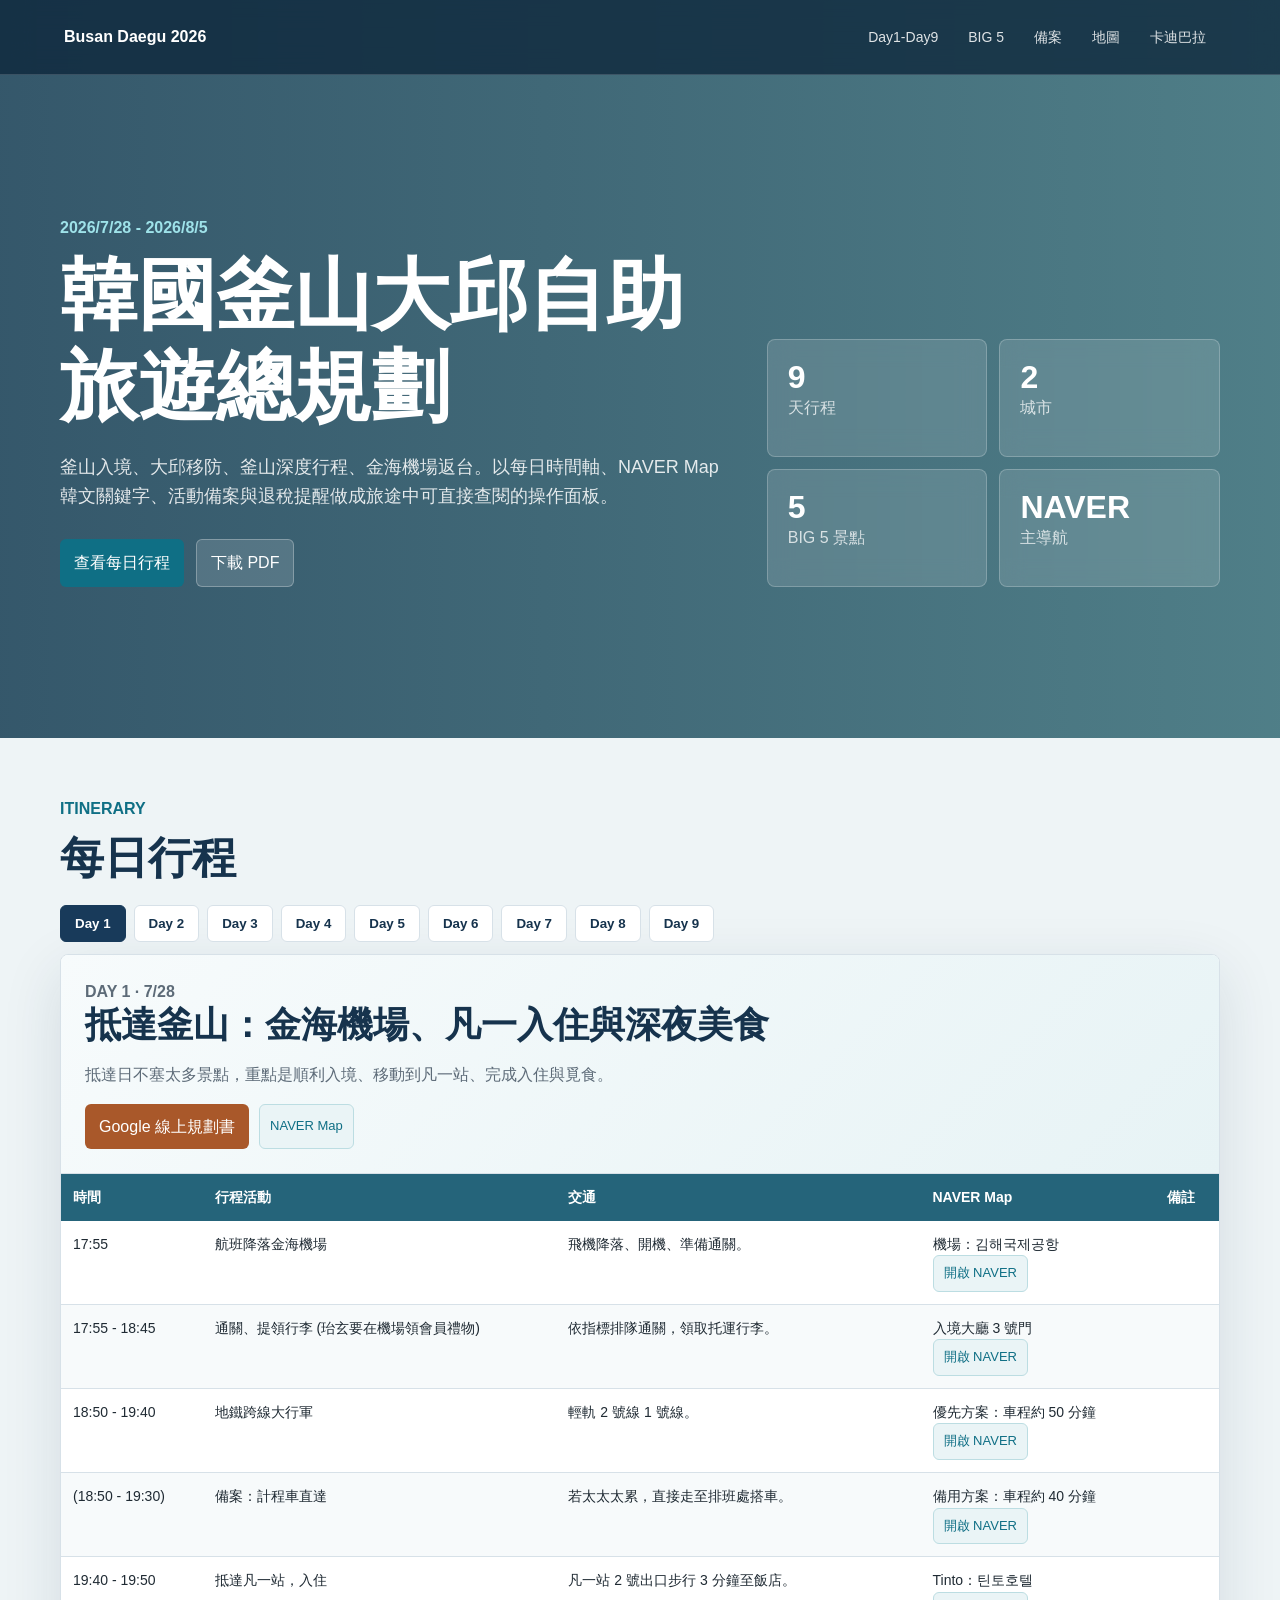
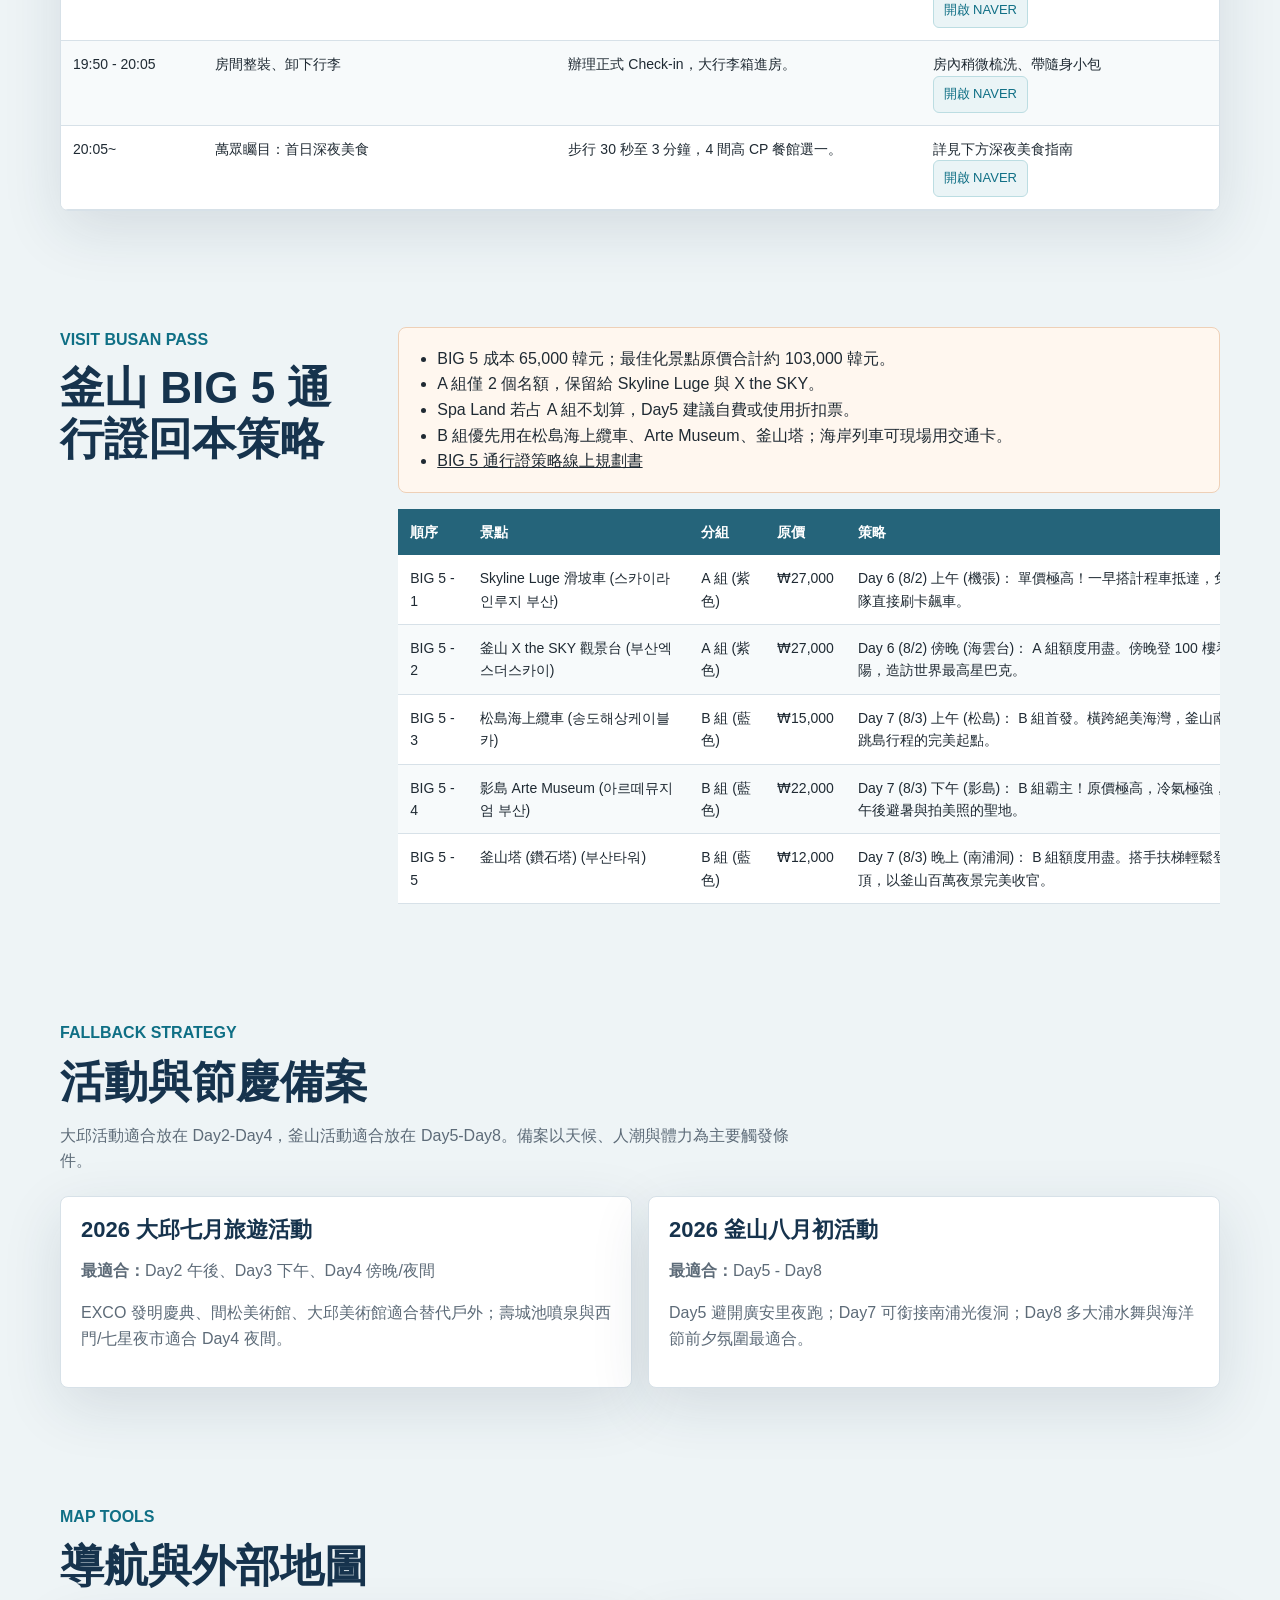
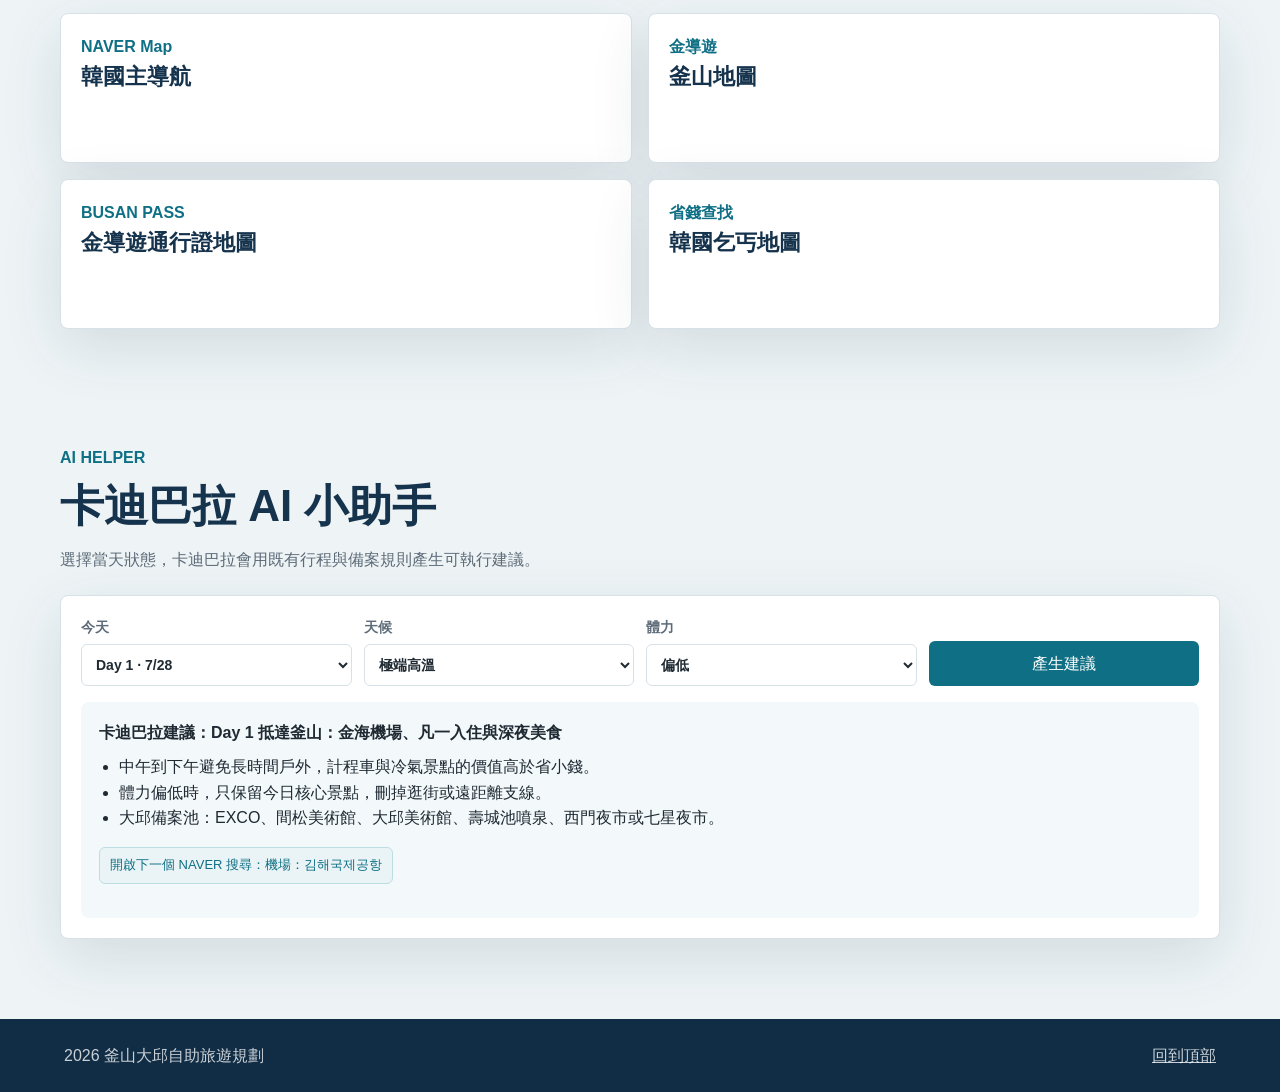
==== index.html @ 4259aef4 "Build Busan Daegu travel planner site" ====
<!doctype html>
<html lang="zh-Hant">
  <head>
    <meta charset="utf-8" />
    <meta name="viewport" content="width=device-width, initial-scale=1" />
    <title>韓國釜山大邱自助旅遊總規劃</title>
    <meta
      name="description"
      content="2026 釜山大邱 Day1-Day9 自助旅遊規劃、NAVER Map 導航、BIG 5 通行證策略與活動備案。"
    />
    <link rel="stylesheet" href="styles.css" />
  </head>
  <body>
    <header class="app-header">
      <nav class="topbar" aria-label="主導覽">
        <a class="brand" href="#overview">Busan Daegu 2026</a>
        <div class="nav-links">
          <a href="#days">Day1-Day9</a>
          <a href="#big5">BIG 5</a>
          <a href="#backup">備案</a>
          <a href="#maps">地圖</a>
          <a href="#assistant">卡迪巴拉</a>
        </div>
      </nav>
      <section class="hero" id="overview">
        <div class="hero-copy">
          <p class="eyebrow">2026/7/28 - 2026/8/5</p>
          <h1>韓國釜山大邱自助旅遊總規劃</h1>
          <p class="hero-text">
            釜山入境、大邱移防、釜山深度行程、金海機場返台。以每日時間軸、NAVER Map
            韓文關鍵字、活動備案與退稅提醒做成旅途中可直接查閱的操作面板。
          </p>
          <div class="hero-actions">
            <a class="primary-btn" href="#days">查看每日行程</a>
            <a class="secondary-btn" id="pdfLink" href="#" target="_blank" rel="noreferrer">下載 PDF</a>
          </div>
        </div>
        <div class="trip-stats" aria-label="行程摘要">
          <div>
            <strong>9</strong>
            <span>天行程</span>
          </div>
          <div>
            <strong>2</strong>
            <span>城市</span>
          </div>
          <div>
            <strong>5</strong>
            <span>BIG 5 景點</span>
          </div>
          <div>
            <strong>NAVER</strong>
            <span>主導航</span>
          </div>
        </div>
      </section>
    </header>

    <main>
      <section class="section" id="days">
        <div class="section-heading">
          <p class="eyebrow">Itinerary</p>
          <h2>每日行程</h2>
        </div>
        <div class="day-tabs" id="dayTabs" role="tablist" aria-label="選擇天數"></div>
        <article class="day-panel" id="dayPanel"></article>
      </section>

      <section class="section split" id="big5">
        <div class="section-heading">
          <p class="eyebrow">Visit Busan Pass</p>
          <h2>釜山 BIG 5 通行證回本策略</h2>
        </div>
        <div>
          <div class="note-box" id="big5Summary"></div>
          <div class="table-wrap">
            <table>
              <thead>
                <tr>
                  <th>順序</th>
                  <th>景點</th>
                  <th>分組</th>
                  <th>原價</th>
                  <th>策略</th>
                </tr>
              </thead>
              <tbody id="big5Table"></tbody>
            </table>
          </div>
        </div>
      </section>

      <section class="section" id="backup">
        <div class="section-heading">
          <p class="eyebrow">Fallback Strategy</p>
          <h2>活動與節慶備案</h2>
          <p>
            大邱活動適合放在 Day2-Day4，釜山活動適合放在 Day5-Day8。備案以天候、人潮與體力為主要觸發條件。
          </p>
        </div>
        <div class="backup-grid" id="backupGrid"></div>
      </section>

      <section class="section" id="maps">
        <div class="section-heading">
          <p class="eyebrow">Map Tools</p>
          <h2>導航與外部地圖</h2>
        </div>
        <div class="tool-grid">
          <a class="tool-card" id="naverMapLink" href="#" target="_blank" rel="noreferrer">
            <span>NAVER Map</span>
            <strong>韓國主導航</strong>
          </a>
          <a class="tool-card" id="kimMapLink" href="#" target="_blank" rel="noreferrer">
            <span>金導遊</span>
            <strong>釜山地圖</strong>
          </a>
          <a class="tool-card" id="kimPassLink" href="#" target="_blank" rel="noreferrer">
            <span>BUSAN PASS</span>
            <strong>金導遊通行證地圖</strong>
          </a>
          <a class="tool-card" id="cheapMapLink" href="#" target="_blank" rel="noreferrer">
            <span>省錢查找</span>
            <strong>韓國乞丐地圖</strong>
          </a>
        </div>
      </section>

      <section class="section assistant-section" id="assistant">
        <div class="section-heading">
          <p class="eyebrow">AI Helper</p>
          <h2>卡迪巴拉 AI 小助手</h2>
          <p>選擇當天狀態，卡迪巴拉會用既有行程與備案規則產生可執行建議。</p>
        </div>
        <div class="assistant-card">
          <div class="assistant-controls">
            <label>
              今天
              <select id="assistantDay"></select>
            </label>
            <label>
              天候
              <select id="assistantWeather">
                <option value="hot">極端高溫</option>
                <option value="rain">午後雷雨</option>
                <option value="normal">天氣穩定</option>
              </select>
            </label>
            <label>
              體力
              <select id="assistantEnergy">
                <option value="low">偏低</option>
                <option value="medium">普通</option>
                <option value="high">很好</option>
              </select>
            </label>
            <button class="primary-btn" type="button" id="askAssistant">產生建議</button>
          </div>
          <div class="assistant-output" id="assistantOutput" aria-live="polite"></div>
        </div>
      </section>
    </main>

    <footer class="footer">
      <span>2026 釜山大邱自助旅遊規劃</span>
      <a href="#overview">回到頂部</a>
    </footer>

    <script src="site-data.js"></script>
    <script src="app.js"></script>
  </body>
</html>
---- styles.css ----
:root {
  --ink: #16334d;
  --muted: #5d6b78;
  --line: #d7e1e8;
  --paper: #ffffff;
  --wash: #f3f8fa;
  --accent: #0f6f85;
  --accent-2: #a9582a;
  --navy: #183a5a;
  --shadow: 0 18px 60px rgba(22, 51, 77, 0.12);
}

* {
  box-sizing: border-box;
}

html {
  scroll-behavior: smooth;
}

body {
  margin: 0;
  background: #eef4f6;
  color: #1f2a33;
  font-family: Arial, "Microsoft JhengHei", "Malgun Gothic", sans-serif;
  line-height: 1.6;
  overflow-x: hidden;
}

a {
  color: inherit;
}

.app-header {
  background:
    linear-gradient(90deg, rgba(12, 53, 76, 0.82), rgba(18, 81, 93, 0.72)),
    url("https://images.unsplash.com/photo-1598928506311-c55ded91a20c?auto=format&fit=crop&w=1800&q=80");
  background-position: center;
  background-size: cover;
  color: white;
  min-height: 82vh;
  display: flex;
  flex-direction: column;
}

.topbar {
  position: sticky;
  top: 0;
  z-index: 20;
  display: flex;
  align-items: center;
  justify-content: space-between;
  gap: 18px;
  padding: 18px clamp(18px, 5vw, 64px);
  background: rgba(13, 39, 59, 0.78);
  backdrop-filter: blur(14px);
  border-bottom: 1px solid rgba(255, 255, 255, 0.16);
}

.brand {
  font-weight: 800;
  text-decoration: none;
  letter-spacing: 0;
}

.nav-links {
  display: flex;
  flex-wrap: wrap;
  gap: 10px;
  justify-content: flex-end;
}

.nav-links a {
  color: rgba(255, 255, 255, 0.86);
  text-decoration: none;
  font-size: 14px;
  padding: 8px 10px;
}

.hero {
  width: min(1160px, calc(100% - 36px));
  margin: auto;
  padding: 72px 0 84px;
  display: grid;
  grid-template-columns: minmax(0, 1.1fr) minmax(300px, 0.75fr);
  align-items: end;
  gap: 42px;
}

.eyebrow {
  margin: 0 0 10px;
  color: var(--accent);
  font-weight: 800;
  letter-spacing: 0;
  text-transform: uppercase;
}

.hero .eyebrow {
  color: #9ee2e9;
}

h1,
h2,
h3 {
  margin: 0;
  line-height: 1.16;
  color: var(--ink);
  letter-spacing: 0;
}

.hero h1 {
  color: white;
  font-size: clamp(38px, 7vw, 78px);
  max-width: 880px;
}

.hero-text {
  max-width: 760px;
  color: rgba(255, 255, 255, 0.86);
  font-size: 18px;
  margin: 22px 0 0;
}

.hero-actions {
  display: flex;
  flex-wrap: wrap;
  gap: 12px;
  margin-top: 28px;
}

.primary-btn,
.secondary-btn,
.map-btn,
.doc-btn {
  display: inline-flex;
  min-height: 42px;
  align-items: center;
  justify-content: center;
  border: 0;
  border-radius: 6px;
  padding: 10px 14px;
  font-weight: 800;
  text-decoration: none;
  cursor: pointer;
  font: inherit;
}

.primary-btn {
  background: var(--accent);
  color: white;
}

.secondary-btn {
  background: rgba(255, 255, 255, 0.14);
  color: white;
  border: 1px solid rgba(255, 255, 255, 0.28);
}

.trip-stats {
  display: grid;
  grid-template-columns: repeat(2, minmax(0, 1fr));
  gap: 12px;
}

.trip-stats div {
  min-height: 118px;
  padding: 20px;
  border-radius: 8px;
  background: rgba(255, 255, 255, 0.13);
  border: 1px solid rgba(255, 255, 255, 0.22);
  backdrop-filter: blur(12px);
}

.trip-stats strong {
  display: block;
  font-size: 32px;
  line-height: 1.1;
}

.trip-stats span {
  color: rgba(255, 255, 255, 0.76);
}

main {
  width: min(1160px, calc(100% - 28px));
  margin: 0 auto;
}

.section {
  padding: 58px 0;
}

.section-heading {
  margin-bottom: 22px;
}

.section-heading h2 {
  font-size: clamp(28px, 4vw, 44px);
}

.section-heading p:not(.eyebrow) {
  max-width: 760px;
  color: var(--muted);
}

.day-tabs {
  display: flex;
  overflow-x: auto;
  gap: 8px;
  padding: 0 0 12px;
}

.day-tab {
  flex: 0 0 auto;
  border: 1px solid var(--line);
  background: white;
  color: var(--ink);
  border-radius: 6px;
  padding: 10px 14px;
  font-weight: 800;
  cursor: pointer;
}

.day-tab[aria-selected="true"] {
  background: var(--navy);
  color: white;
  border-color: var(--navy);
}

.day-panel {
  background: var(--paper);
  border: 1px solid var(--line);
  border-radius: 8px;
  box-shadow: var(--shadow);
  overflow: hidden;
}

.day-header {
  padding: 24px;
  background: linear-gradient(135deg, #f7fbfc, #e7f3f5);
  border-bottom: 1px solid var(--line);
}

.day-header h3 {
  font-size: clamp(24px, 3vw, 36px);
  overflow-wrap: anywhere;
}

.day-header p {
  color: var(--muted);
  margin-bottom: 0;
}

.day-actions {
  display: flex;
  flex-wrap: wrap;
  gap: 10px;
  margin-top: 16px;
}

.doc-btn {
  background: var(--accent-2);
  color: white;
}

.table-wrap {
  overflow-x: auto;
}

table {
  width: 100%;
  min-width: 860px;
  border-collapse: collapse;
  background: white;
}

th {
  background: #25647a;
  color: white;
  font-size: 14px;
  text-align: left;
  padding: 12px;
}

td {
  border-bottom: 1px solid var(--line);
  padding: 12px;
  vertical-align: top;
  font-size: 14px;
}

tbody tr:nth-child(even) {
  background: #f7fafb;
}

.map-btn {
  min-height: 34px;
  padding: 7px 10px;
  background: #eaf4f6;
  color: var(--accent);
  border: 1px solid #bcdde2;
  font-size: 13px;
}

.split {
  display: grid;
  grid-template-columns: minmax(220px, 0.38fr) minmax(0, 1fr);
  gap: 26px;
  align-items: start;
}

.note-box {
  padding: 18px;
  border-radius: 8px;
  background: #fff7ef;
  border: 1px solid #eed0b7;
  margin-bottom: 16px;
}

.note-box ul {
  margin: 0;
  padding-left: 20px;
}

.backup-grid,
.tool-grid {
  display: grid;
  grid-template-columns: repeat(2, minmax(0, 1fr));
  gap: 16px;
}

.backup-card,
.tool-card {
  display: block;
  min-height: 150px;
  padding: 20px;
  border-radius: 8px;
  background: white;
  border: 1px solid var(--line);
  box-shadow: var(--shadow);
  text-decoration: none;
}

.backup-card h3,
.tool-card strong {
  display: block;
  color: var(--ink);
  font-size: 22px;
  margin-bottom: 8px;
}

.backup-card p {
  color: var(--muted);
}

.tool-card span {
  color: var(--accent);
  font-weight: 800;
}

.assistant-section {
  padding-bottom: 80px;
}

.assistant-card {
  background: white;
  border: 1px solid var(--line);
  border-radius: 8px;
  box-shadow: var(--shadow);
  padding: 20px;
}

.assistant-controls {
  display: grid;
  grid-template-columns: repeat(4, minmax(0, 1fr));
  gap: 12px;
  align-items: end;
}

label {
  display: grid;
  gap: 6px;
  color: var(--muted);
  font-weight: 800;
  font-size: 14px;
}

select {
  min-height: 42px;
  border: 1px solid var(--line);
  border-radius: 6px;
  padding: 8px 10px;
  font: inherit;
  color: #1f2a33;
  background: white;
}

.assistant-output {
  margin-top: 16px;
  padding: 18px;
  border-radius: 8px;
  background: var(--wash);
  color: #1f2a33;
  min-height: 96px;
}

.assistant-output ul {
  margin: 8px 0 0;
  padding-left: 20px;
}

.footer {
  display: flex;
  justify-content: space-between;
  gap: 16px;
  padding: 24px clamp(18px, 5vw, 64px);
  background: #102d45;
  color: rgba(255, 255, 255, 0.78);
}

@media (max-width: 820px) {
  .topbar {
    align-items: flex-start;
    flex-direction: column;
  }

  .hero,
  .split,
  .assistant-controls {
    grid-template-columns: 1fr;
  }

  .hero {
    padding-top: 54px;
  }

  .backup-grid,
  .tool-grid,
  .trip-stats {
    grid-template-columns: 1fr;
  }

  .nav-links {
    justify-content: flex-start;
  }

  .footer {
    flex-direction: column;
  }
}
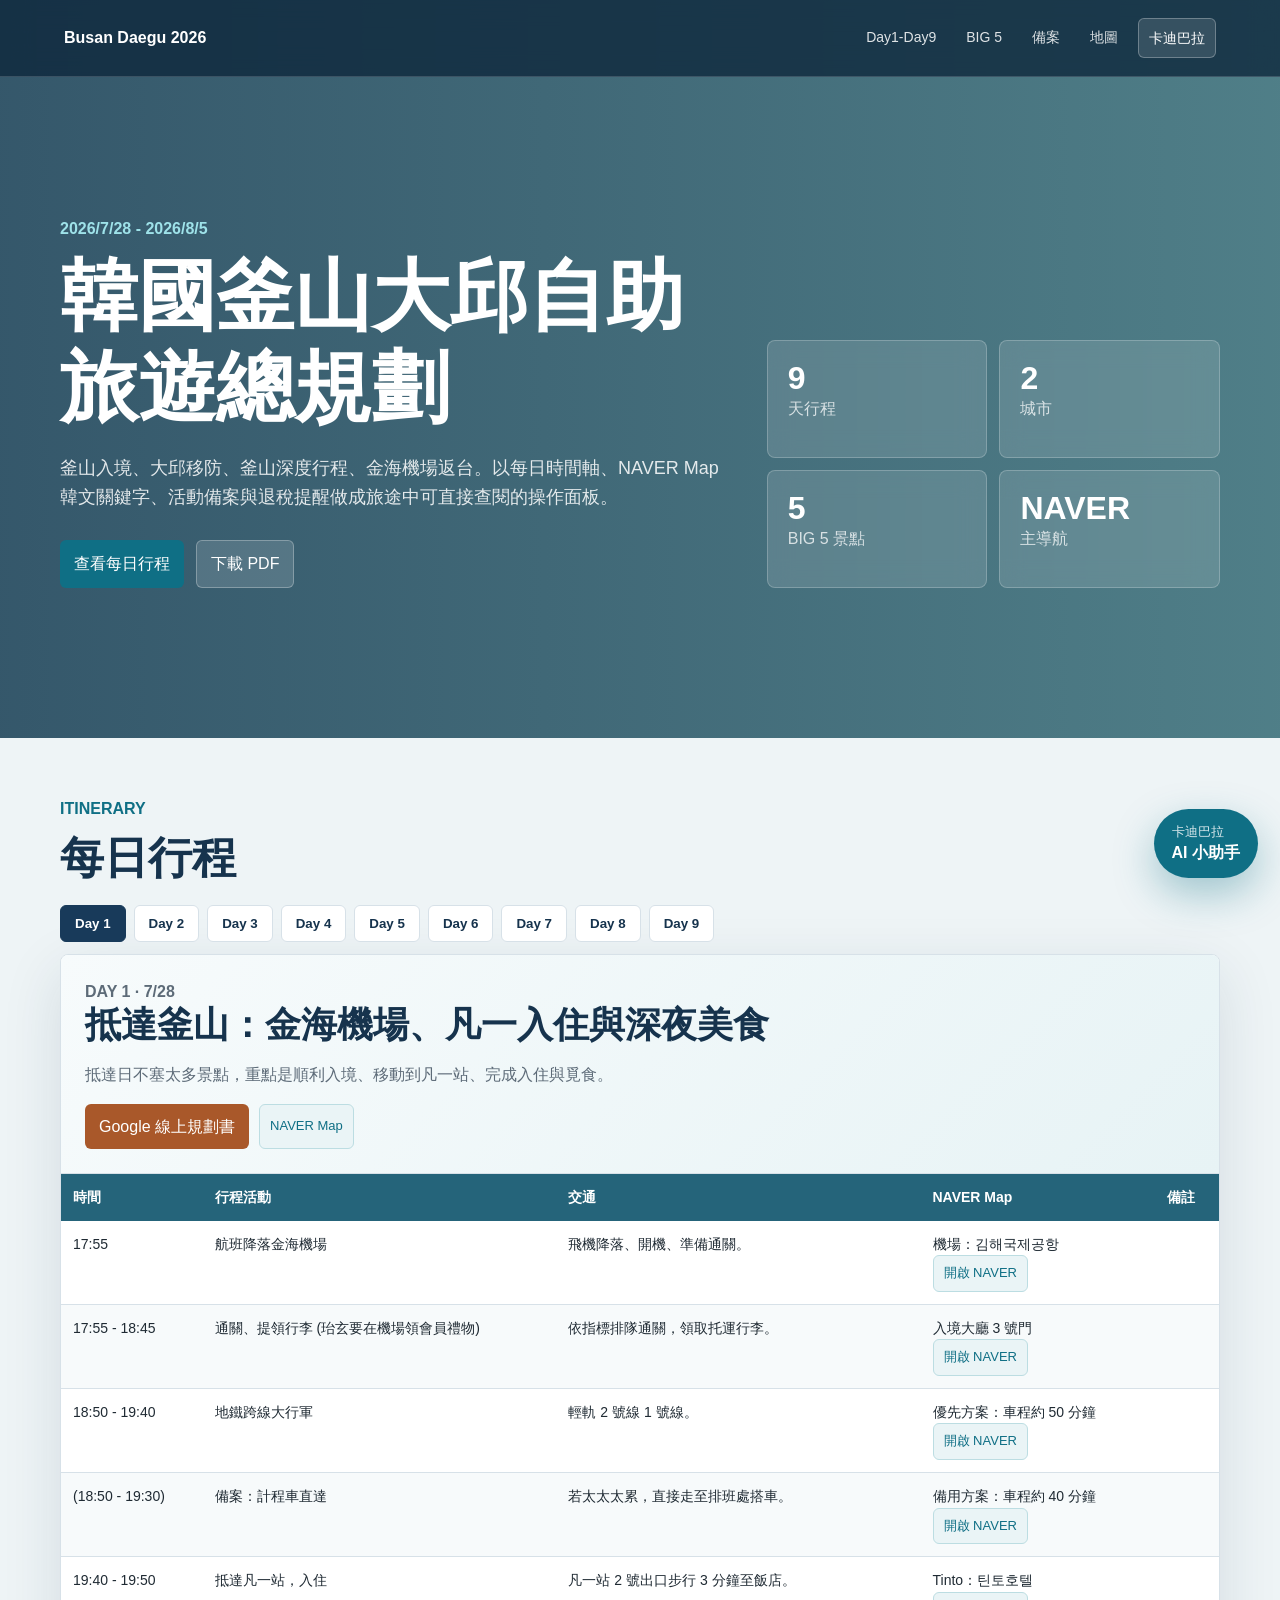
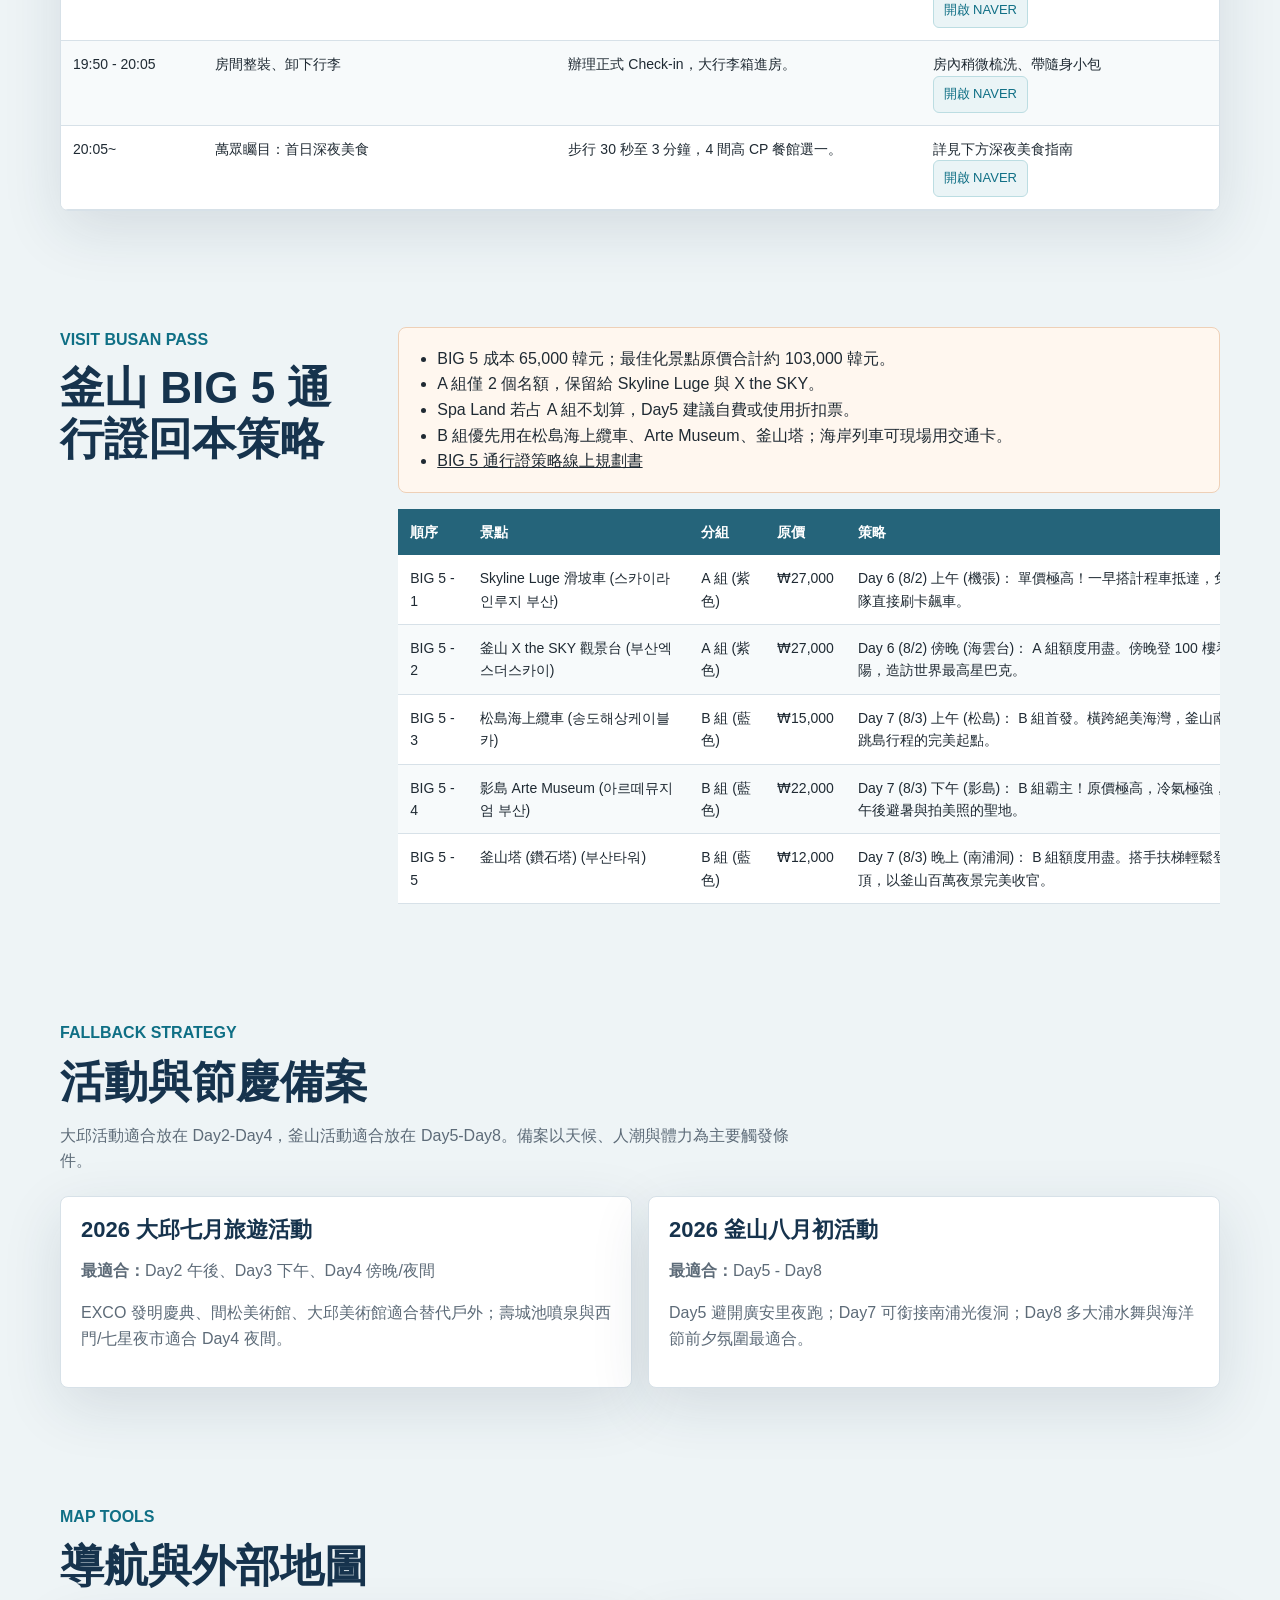
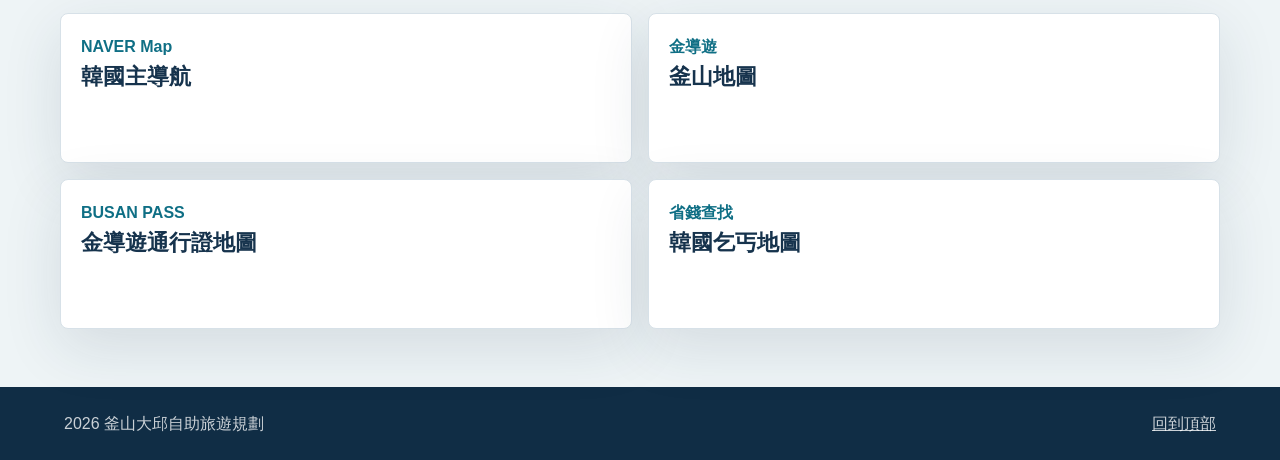
==== commit 46c8ec4f: "Convert Capybara helper to chat widget" ====
--- a/index.html
+++ b/index.html
@@ -19,7 +19,7 @@
           <a href="#big5">BIG 5</a>
           <a href="#backup">備案</a>
           <a href="#maps">地圖</a>
-          <a href="#assistant">卡迪巴拉</a>
+          <button class="nav-chat" type="button" data-open-chat>卡迪巴拉</button>
         </div>
       </nav>
       <section class="hero" id="overview">
@@ -126,40 +126,35 @@
         </div>
       </section>
 
-      <section class="section assistant-section" id="assistant">
-        <div class="section-heading">
-          <p class="eyebrow">AI Helper</p>
-          <h2>卡迪巴拉 AI 小助手</h2>
-          <p>選擇當天狀態，卡迪巴拉會用既有行程與備案規則產生可執行建議。</p>
-        </div>
-        <div class="assistant-card">
-          <div class="assistant-controls">
-            <label>
-              今天
-              <select id="assistantDay"></select>
-            </label>
-            <label>
-              天候
-              <select id="assistantWeather">
-                <option value="hot">極端高溫</option>
-                <option value="rain">午後雷雨</option>
-                <option value="normal">天氣穩定</option>
-              </select>
-            </label>
-            <label>
-              體力
-              <select id="assistantEnergy">
-                <option value="low">偏低</option>
-                <option value="medium">普通</option>
-                <option value="high">很好</option>
-              </select>
-            </label>
-            <button class="primary-btn" type="button" id="askAssistant">產生建議</button>
+    </main>
+
+    <aside class="chat-widget" id="chatWidget" aria-label="卡迪巴拉 AI 小助手">
+      <button class="chat-launcher" type="button" id="chatLauncher" aria-expanded="false">
+        <span>卡迪巴拉</span>
+        <strong>AI 小助手</strong>
+      </button>
+      <section class="chat-window" id="chatWindow" aria-hidden="true">
+        <header class="chat-header">
+          <div>
+            <span>Capybara AI</span>
+            <strong>卡迪巴拉小助手</strong>
           </div>
-          <div class="assistant-output" id="assistantOutput" aria-live="polite"></div>
-        </div>
+          <button class="chat-close" type="button" id="chatClose" aria-label="關閉卡迪巴拉">×</button>
+        </header>
+        <div class="chat-messages" id="chatMessages" aria-live="polite"></div>
+        <div class="chat-suggestions" id="chatSuggestions"></div>
+        <form class="chat-input-row" id="chatForm">
+          <input
+            id="chatInput"
+            type="text"
+            autocomplete="off"
+            placeholder="問卡迪巴拉：Day6 下雨怎麼改？"
+            aria-label="輸入問題"
+          />
+          <button class="primary-btn" type="submit">送出</button>
+        </form>
       </section>
-    </main>
+    </aside>
 
     <footer class="footer">
       <span>2026 釜山大邱自助旅遊規劃</span>
--- a/styles.css
+++ b/styles.css
@@ -75,6 +75,17 @@
   text-decoration: none;
   font-size: 14px;
   padding: 8px 10px;
+}
+
+.nav-chat {
+  border: 1px solid rgba(255, 255, 255, 0.28);
+  background: rgba(255, 255, 255, 0.12);
+  color: white;
+  border-radius: 6px;
+  padding: 8px 10px;
+  font: inherit;
+  font-size: 14px;
+  cursor: pointer;
 }
 
 .hero {
@@ -358,25 +369,6 @@
   font-weight: 800;
 }
 
-.assistant-section {
-  padding-bottom: 80px;
-}
-
-.assistant-card {
-  background: white;
-  border: 1px solid var(--line);
-  border-radius: 8px;
-  box-shadow: var(--shadow);
-  padding: 20px;
-}
-
-.assistant-controls {
-  display: grid;
-  grid-template-columns: repeat(4, minmax(0, 1fr));
-  gap: 12px;
-  align-items: end;
-}
-
 label {
   display: grid;
   gap: 6px;
@@ -395,18 +387,154 @@
   background: white;
 }
 
-.assistant-output {
-  margin-top: 16px;
-  padding: 18px;
-  border-radius: 8px;
-  background: var(--wash);
+.chat-widget {
+  position: fixed;
+  right: 22px;
+  bottom: 22px;
+  z-index: 50;
+  display: grid;
+  justify-items: end;
+  gap: 12px;
+}
+
+.chat-launcher {
+  display: grid;
+  gap: 2px;
+  border: 0;
+  border-radius: 999px;
+  background: #0f6f85;
+  color: white;
+  box-shadow: 0 16px 40px rgba(15, 111, 133, 0.35);
+  padding: 14px 18px;
+  cursor: pointer;
+  text-align: left;
+}
+
+.chat-launcher span {
+  font-size: 13px;
+  opacity: 0.82;
+}
+
+.chat-launcher strong {
+  font-size: 16px;
+}
+
+.chat-window {
+  width: min(420px, calc(100vw - 28px));
+  height: min(640px, calc(100vh - 110px));
+  display: none;
+  grid-template-rows: auto 1fr auto auto;
+  overflow: hidden;
+  border: 1px solid rgba(22, 51, 77, 0.16);
+  border-radius: 12px;
+  background: white;
+  box-shadow: 0 24px 80px rgba(10, 34, 52, 0.22);
+}
+
+.chat-window.is-open {
+  display: grid;
+}
+
+.chat-header {
+  display: flex;
+  justify-content: space-between;
+  gap: 14px;
+  align-items: center;
+  padding: 16px;
+  background: #102d45;
+  color: white;
+}
+
+.chat-header span {
+  display: block;
+  color: rgba(255, 255, 255, 0.68);
+  font-size: 12px;
+}
+
+.chat-header strong {
+  display: block;
+  font-size: 18px;
+}
+
+.chat-close {
+  width: 34px;
+  height: 34px;
+  border: 1px solid rgba(255, 255, 255, 0.24);
+  border-radius: 6px;
+  background: rgba(255, 255, 255, 0.12);
+  color: white;
+  font-size: 24px;
+  line-height: 1;
+  cursor: pointer;
+}
+
+.chat-messages {
+  display: flex;
+  flex-direction: column;
+  gap: 10px;
+  overflow-y: auto;
+  padding: 16px;
+  background: #f4f8fa;
+}
+
+.chat-message {
+  max-width: 86%;
+  padding: 10px 12px;
+  border-radius: 10px;
+  font-size: 14px;
+  line-height: 1.55;
+  white-space: pre-wrap;
+}
+
+.chat-message.bot {
+  align-self: flex-start;
+  background: white;
+  border: 1px solid var(--line);
   color: #1f2a33;
-  min-height: 96px;
-}
-
-.assistant-output ul {
-  margin: 8px 0 0;
-  padding-left: 20px;
+}
+
+.chat-message.user {
+  align-self: flex-end;
+  background: #0f6f85;
+  color: white;
+}
+
+.chat-suggestions {
+  display: flex;
+  gap: 8px;
+  overflow-x: auto;
+  padding: 10px 12px;
+  border-top: 1px solid var(--line);
+  background: white;
+}
+
+.chat-suggestion {
+  flex: 0 0 auto;
+  border: 1px solid #bcdde2;
+  background: #eaf4f6;
+  color: var(--accent);
+  border-radius: 999px;
+  padding: 8px 10px;
+  font: inherit;
+  font-size: 13px;
+  cursor: pointer;
+}
+
+.chat-input-row {
+  display: grid;
+  grid-template-columns: 1fr auto;
+  gap: 8px;
+  padding: 12px;
+  border-top: 1px solid var(--line);
+  background: white;
+}
+
+.chat-input-row input {
+  min-width: 0;
+  border: 1px solid var(--line);
+  border-radius: 6px;
+  padding: 10px 12px;
+  font: inherit;
 }
 
 .footer {
@@ -425,8 +553,7 @@
   }
 
   .hero,
-  .split,
-  .assistant-controls {
+  .split {
     grid-template-columns: 1fr;
   }
 
@@ -447,4 +574,13 @@
   .footer {
     flex-direction: column;
   }
-}
+
+  .chat-widget {
+    right: 14px;
+    bottom: 14px;
+  }
+
+  .chat-window {
+    height: min(620px, calc(100vh - 92px));
+  }
+}
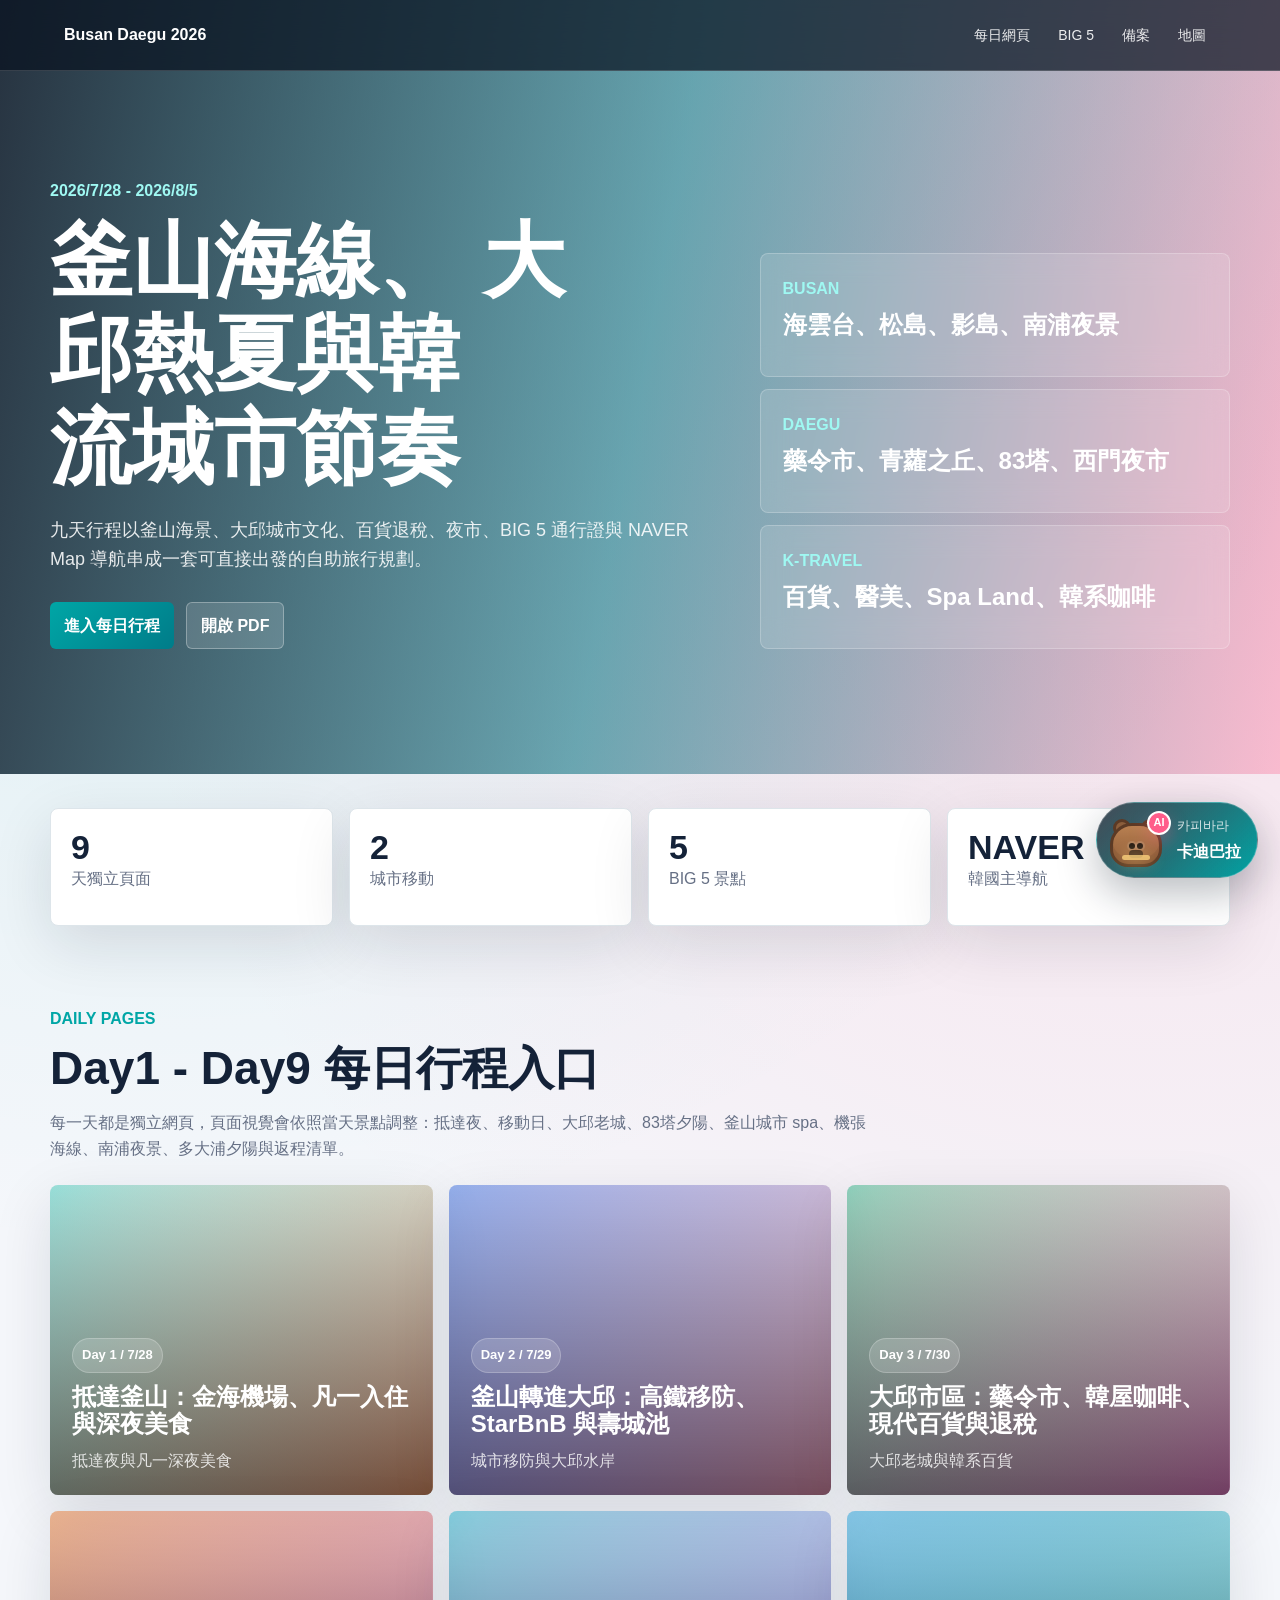
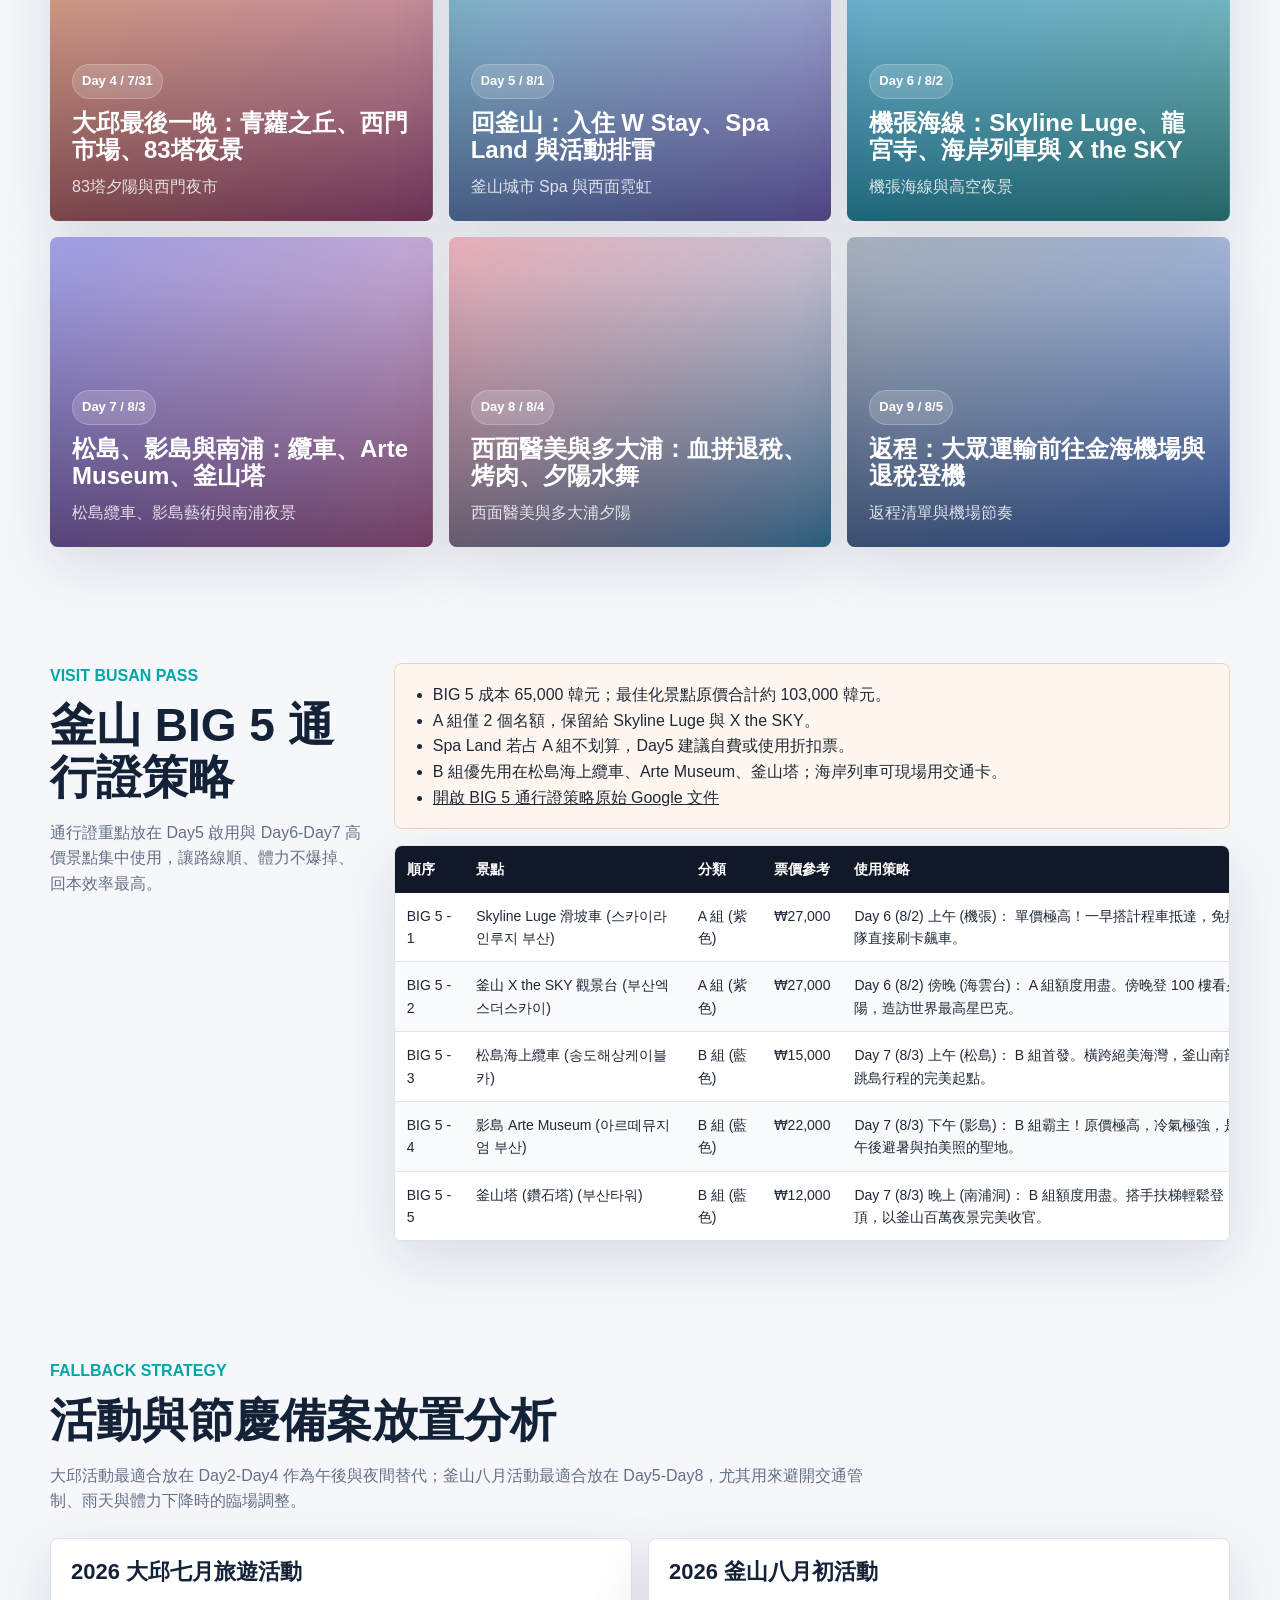
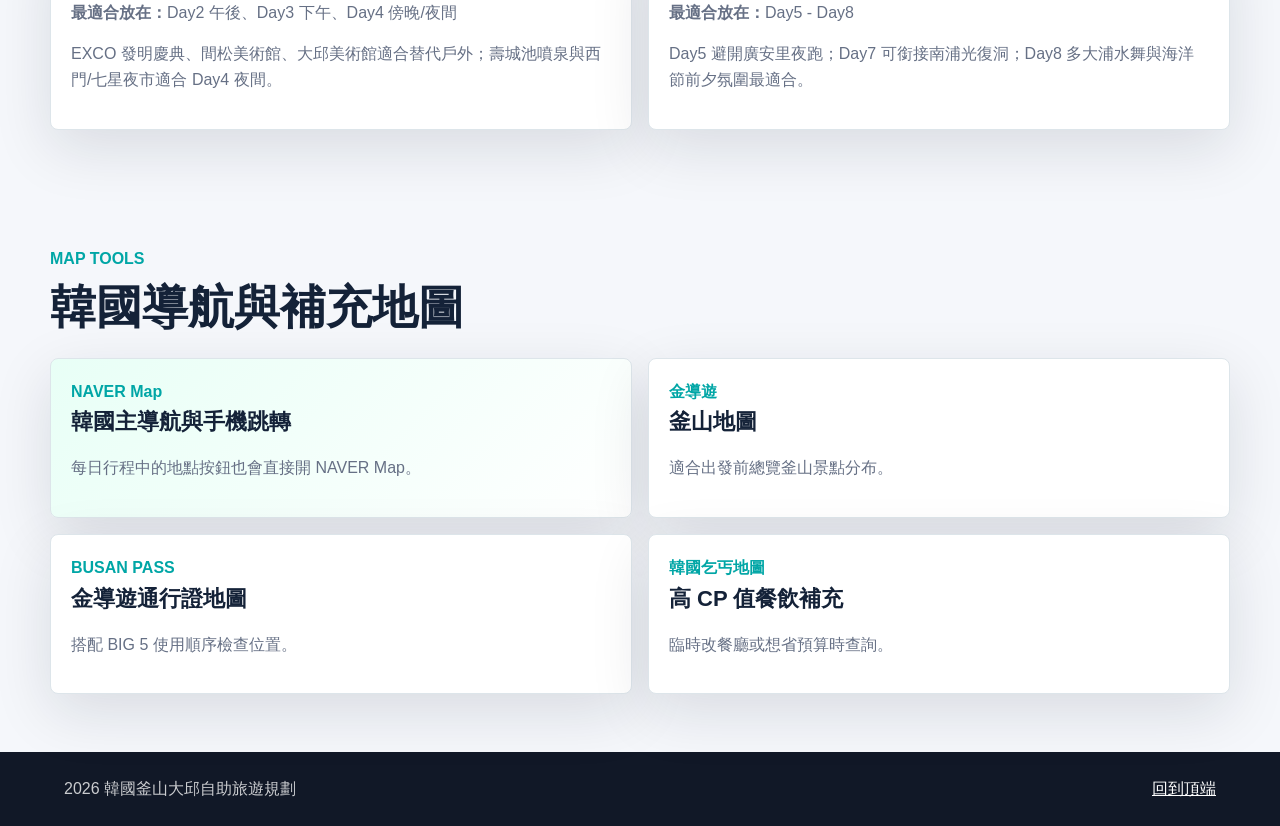
==== commit 4a20399f: "Beautify travel site with daily pages" ====
--- a/index.html
+++ b/index.html
@@ -11,38 +11,55 @@
     <link rel="stylesheet" href="styles.css" />
   </head>
   <body>
-    <header class="app-header">
+    <header class="app-header home-header">
       <nav class="topbar" aria-label="主導覽">
         <a class="brand" href="#overview">Busan Daegu 2026</a>
         <div class="nav-links">
-          <a href="#days">Day1-Day9</a>
+          <a href="#days">每日網頁</a>
           <a href="#big5">BIG 5</a>
           <a href="#backup">備案</a>
           <a href="#maps">地圖</a>
-          <button class="nav-chat" type="button" data-open-chat>卡迪巴拉</button>
         </div>
       </nav>
-      <section class="hero" id="overview">
+      <section class="hero home-hero" id="overview">
         <div class="hero-copy">
           <p class="eyebrow">2026/7/28 - 2026/8/5</p>
-          <h1>韓國釜山大邱自助旅遊總規劃</h1>
+          <h1>釜山海線、 大邱熱夏與韓流城市節奏</h1>
           <p class="hero-text">
-            釜山入境、大邱移防、釜山深度行程、金海機場返台。以每日時間軸、NAVER Map
-            韓文關鍵字、活動備案與退稅提醒做成旅途中可直接查閱的操作面板。
+            九天行程以釜山海景、大邱城市文化、百貨退稅、夜市、BIG 5 通行證與 NAVER Map 導航串成一套可直接出發的自助旅行規劃。
           </p>
           <div class="hero-actions">
-            <a class="primary-btn" href="#days">查看每日行程</a>
-            <a class="secondary-btn" id="pdfLink" href="#" target="_blank" rel="noreferrer">下載 PDF</a>
+            <a class="primary-btn" href="#days">進入每日行程</a>
+            <a class="secondary-btn" id="pdfLink" href="#" target="_blank" rel="noreferrer">開啟 PDF</a>
           </div>
         </div>
-        <div class="trip-stats" aria-label="行程摘要">
+        <div class="poster-stack" aria-label="旅行特色">
+          <article>
+            <span>BUSAN</span>
+            <strong>海雲台、松島、影島、南浦夜景</strong>
+          </article>
+          <article>
+            <span>DAEGU</span>
+            <strong>藥令市、青蘿之丘、83塔、西門夜市</strong>
+          </article>
+          <article>
+            <span>K-TRAVEL</span>
+            <strong>百貨、醫美、Spa Land、韓系咖啡</strong>
+          </article>
+        </div>
+      </section>
+    </header>
+
+    <main>
+      <section class="section intro-band" aria-label="行程重點">
+        <div class="trip-stats">
           <div>
             <strong>9</strong>
-            <span>天行程</span>
+            <span>天獨立頁面</span>
           </div>
           <div>
             <strong>2</strong>
-            <span>城市</span>
+            <span>城市移動</span>
           </div>
           <div>
             <strong>5</strong>
@@ -50,26 +67,25 @@
           </div>
           <div>
             <strong>NAVER</strong>
-            <span>主導航</span>
+            <span>韓國主導航</span>
           </div>
         </div>
       </section>
-    </header>
 
-    <main>
       <section class="section" id="days">
         <div class="section-heading">
-          <p class="eyebrow">Itinerary</p>
-          <h2>每日行程</h2>
+          <p class="eyebrow">Daily Pages</p>
+          <h2>Day1 - Day9 每日行程入口</h2>
+          <p>每一天都是獨立網頁，頁面視覺會依照當天景點調整：抵達夜、移動日、大邱老城、83塔夕陽、釜山城市 spa、機張海線、南浦夜景、多大浦夕陽與返程清單。</p>
         </div>
-        <div class="day-tabs" id="dayTabs" role="tablist" aria-label="選擇天數"></div>
-        <article class="day-panel" id="dayPanel"></article>
+        <div class="home-day-grid" id="homeDayGrid"></div>
       </section>
 
       <section class="section split" id="big5">
         <div class="section-heading">
           <p class="eyebrow">Visit Busan Pass</p>
-          <h2>釜山 BIG 5 通行證回本策略</h2>
+          <h2>釜山 BIG 5 通行證策略</h2>
+          <p>通行證重點放在 Day5 啟用與 Day6-Day7 高價景點集中使用，讓路線順、體力不爆掉、回本效率最高。</p>
         </div>
         <div>
           <div class="note-box" id="big5Summary"></div>
@@ -79,9 +95,9 @@
                 <tr>
                   <th>順序</th>
                   <th>景點</th>
-                  <th>分組</th>
-                  <th>原價</th>
-                  <th>策略</th>
+                  <th>分類</th>
+                  <th>票價參考</th>
+                  <th>使用策略</th>
                 </tr>
               </thead>
               <tbody id="big5Table"></tbody>
@@ -93,9 +109,9 @@
       <section class="section" id="backup">
         <div class="section-heading">
           <p class="eyebrow">Fallback Strategy</p>
-          <h2>活動與節慶備案</h2>
+          <h2>活動與節慶備案放置分析</h2>
           <p>
-            大邱活動適合放在 Day2-Day4，釜山活動適合放在 Day5-Day8。備案以天候、人潮與體力為主要觸發條件。
+            大邱活動最適合放在 Day2-Day4 作為午後與夜間替代；釜山八月活動最適合放在 Day5-Day8，尤其用來避開交通管制、雨天與體力下降時的臨場調整。
           </p>
         </div>
         <div class="backup-grid" id="backupGrid"></div>
@@ -104,40 +120,56 @@
       <section class="section" id="maps">
         <div class="section-heading">
           <p class="eyebrow">Map Tools</p>
-          <h2>導航與外部地圖</h2>
+          <h2>韓國導航與補充地圖</h2>
         </div>
         <div class="tool-grid">
-          <a class="tool-card" id="naverMapLink" href="#" target="_blank" rel="noreferrer">
+          <a class="tool-card naver-tool" id="naverMapLink" href="#" target="_blank" rel="noreferrer">
             <span>NAVER Map</span>
-            <strong>韓國主導航</strong>
+            <strong>韓國主導航與手機跳轉</strong>
+            <p>每日行程中的地點按鈕也會直接開 NAVER Map。</p>
           </a>
           <a class="tool-card" id="kimMapLink" href="#" target="_blank" rel="noreferrer">
             <span>金導遊</span>
             <strong>釜山地圖</strong>
+            <p>適合出發前總覽釜山景點分布。</p>
           </a>
           <a class="tool-card" id="kimPassLink" href="#" target="_blank" rel="noreferrer">
             <span>BUSAN PASS</span>
             <strong>金導遊通行證地圖</strong>
+            <p>搭配 BIG 5 使用順序檢查位置。</p>
           </a>
           <a class="tool-card" id="cheapMapLink" href="#" target="_blank" rel="noreferrer">
-            <span>省錢查找</span>
-            <strong>韓國乞丐地圖</strong>
+            <span>韓國乞丐地圖</span>
+            <strong>高 CP 值餐飲補充</strong>
+            <p>臨時改餐廳或想省預算時查詢。</p>
           </a>
         </div>
       </section>
-
     </main>
 
     <aside class="chat-widget" id="chatWidget" aria-label="卡迪巴拉 AI 小助手">
       <button class="chat-launcher" type="button" id="chatLauncher" aria-expanded="false">
-        <span>卡迪巴拉</span>
-        <strong>AI 小助手</strong>
+        <span class="capybara-avatar" aria-hidden="true">
+          <span class="capybara-ear left"></span>
+          <span class="capybara-ear right"></span>
+          <span class="capybara-face">
+            <span class="capybara-eye left"></span>
+            <span class="capybara-eye right"></span>
+            <span class="capybara-nose"></span>
+            <span class="capybara-glow"></span>
+          </span>
+          <span class="capybara-badge">AI</span>
+        </span>
+        <span class="chat-launcher-copy">
+          <span>카피바라</span>
+          <strong>卡迪巴拉</strong>
+        </span>
       </button>
       <section class="chat-window" id="chatWindow" aria-hidden="true">
         <header class="chat-header">
           <div>
             <span>Capybara AI</span>
-            <strong>卡迪巴拉小助手</strong>
+            <strong>行程對話小助手</strong>
           </div>
           <button class="chat-close" type="button" id="chatClose" aria-label="關閉卡迪巴拉">×</button>
         </header>
@@ -148,7 +180,7 @@
             id="chatInput"
             type="text"
             autocomplete="off"
-            placeholder="問卡迪巴拉：Day6 下雨怎麼改？"
+            placeholder="例如：Day6 下雨怎麼改？"
             aria-label="輸入問題"
           />
           <button class="primary-btn" type="submit">送出</button>
@@ -157,8 +189,8 @@
     </aside>
 
     <footer class="footer">
-      <span>2026 釜山大邱自助旅遊規劃</span>
-      <a href="#overview">回到頂部</a>
+      <span>2026 韓國釜山大邱自助旅遊規劃</span>
+      <a href="#overview">回到頂端</a>
     </footer>
 
     <script src="site-data.js"></script>
--- a/styles.css
+++ b/styles.css
@@ -1,13 +1,18 @@
 :root {
-  --ink: #16334d;
-  --muted: #5d6b78;
-  --line: #d7e1e8;
+  --ink: #142238;
+  --muted: #667085;
+  --line: #dde5ea;
   --paper: #ffffff;
-  --wash: #f3f8fa;
-  --accent: #0f6f85;
-  --accent-2: #a9582a;
-  --navy: #183a5a;
-  --shadow: 0 18px 60px rgba(22, 51, 77, 0.12);
+  --wash: #f5f7fb;
+  --accent: #00a6a6;
+  --accent-2: #ff5c8a;
+  --accent-3: #ffb000;
+  --deep: #101828;
+  --shadow: 0 18px 60px rgba(16, 24, 40, 0.12);
+  --hero-image: url("https://images.unsplash.com/photo-1534274867514-d5b47ef89ed7?auto=format&fit=crop&w=1800&q=80");
+  --theme-a: #00a6a6;
+  --theme-b: #ff5c8a;
+  --theme-c: #ffb000;
 }
 
 * {
@@ -20,8 +25,11 @@
 
 body {
   margin: 0;
-  background: #eef4f6;
-  color: #1f2a33;
+  background:
+    radial-gradient(circle at 12% 0%, rgba(0, 166, 166, 0.14), transparent 30%),
+    radial-gradient(circle at 90% 12%, rgba(255, 92, 138, 0.14), transparent 28%),
+    #f5f7fb;
+  color: #1f2937;
   font-family: Arial, "Microsoft JhengHei", "Malgun Gothic", sans-serif;
   line-height: 1.6;
   overflow-x: hidden;
@@ -31,16 +39,25 @@
   color: inherit;
 }
 
+button,
+input {
+  font: inherit;
+}
+
 .app-header {
+  color: white;
+  min-height: 86vh;
+  display: flex;
+  flex-direction: column;
   background:
-    linear-gradient(90deg, rgba(12, 53, 76, 0.82), rgba(18, 81, 93, 0.72)),
-    url("https://images.unsplash.com/photo-1598928506311-c55ded91a20c?auto=format&fit=crop&w=1800&q=80");
+    linear-gradient(100deg, rgba(10, 20, 35, 0.86), rgba(13, 115, 130, 0.58), rgba(255, 92, 138, 0.32)),
+    var(--hero-image);
   background-position: center;
   background-size: cover;
-  color: white;
-  min-height: 82vh;
-  display: flex;
-  flex-direction: column;
+}
+
+.home-header {
+  --hero-image: url("https://images.unsplash.com/photo-1534274867514-d5b47ef89ed7?auto=format&fit=crop&w=1800&q=80");
 }
 
 .topbar {
@@ -51,14 +68,14 @@
   align-items: center;
   justify-content: space-between;
   gap: 18px;
-  padding: 18px clamp(18px, 5vw, 64px);
-  background: rgba(13, 39, 59, 0.78);
-  backdrop-filter: blur(14px);
+  padding: 16px clamp(18px, 5vw, 64px);
+  background: rgba(9, 18, 32, 0.72);
+  backdrop-filter: blur(16px);
   border-bottom: 1px solid rgba(255, 255, 255, 0.16);
 }
 
 .brand {
-  font-weight: 800;
+  font-weight: 900;
   text-decoration: none;
   letter-spacing: 0;
 }
@@ -66,73 +83,65 @@
 .nav-links {
   display: flex;
   flex-wrap: wrap;
-  gap: 10px;
+  gap: 8px;
   justify-content: flex-end;
 }
 
 .nav-links a {
-  color: rgba(255, 255, 255, 0.86);
+  color: rgba(255, 255, 255, 0.9);
   text-decoration: none;
   font-size: 14px;
   padding: 8px 10px;
 }
 
-.nav-chat {
-  border: 1px solid rgba(255, 255, 255, 0.28);
-  background: rgba(255, 255, 255, 0.12);
-  color: white;
-  border-radius: 6px;
-  padding: 8px 10px;
-  font: inherit;
-  font-size: 14px;
-  cursor: pointer;
-}
-
 .hero {
-  width: min(1160px, calc(100% - 36px));
+  width: min(1180px, calc(100% - 36px));
   margin: auto;
-  padding: 72px 0 84px;
-  display: grid;
-  grid-template-columns: minmax(0, 1.1fr) minmax(300px, 0.75fr);
+  padding: 74px 0 92px;
+  display: grid;
+  grid-template-columns: minmax(0, 1.05fr) minmax(300px, 0.74fr);
   align-items: end;
   gap: 42px;
 }
 
 .eyebrow {
   margin: 0 0 10px;
-  color: var(--accent);
-  font-weight: 800;
+  color: var(--theme-a);
+  font-weight: 900;
   letter-spacing: 0;
   text-transform: uppercase;
 }
 
 .hero .eyebrow {
-  color: #9ee2e9;
+  color: #9ff8f2;
 }
 
 h1,
 h2,
 h3 {
   margin: 0;
-  line-height: 1.16;
+  line-height: 1.14;
   color: var(--ink);
   letter-spacing: 0;
 }
 
 .hero h1 {
   color: white;
-  font-size: clamp(38px, 7vw, 78px);
-  max-width: 880px;
+  font-size: clamp(40px, 7vw, 82px);
+  max-width: 900px;
+  text-wrap: balance;
 }
 
 .hero-text {
   max-width: 760px;
-  color: rgba(255, 255, 255, 0.86);
+  color: rgba(255, 255, 255, 0.88);
   font-size: 18px;
   margin: 22px 0 0;
 }
 
-.hero-actions {
+.hero-actions,
+.day-actions,
+.pager {
   display: flex;
   flex-wrap: wrap;
   gap: 12px;
@@ -142,7 +151,8 @@
 .primary-btn,
 .secondary-btn,
 .map-btn,
-.doc-btn {
+.doc-btn,
+.pager a {
   display: inline-flex;
   min-height: 42px;
   align-items: center;
@@ -150,167 +160,163 @@
   border: 0;
   border-radius: 6px;
   padding: 10px 14px;
-  font-weight: 800;
+  font-weight: 900;
   text-decoration: none;
   cursor: pointer;
-  font: inherit;
 }
 
 .primary-btn {
-  background: var(--accent);
+  background: linear-gradient(135deg, var(--theme-a), #007c89);
   color: white;
 }
 
 .secondary-btn {
   background: rgba(255, 255, 255, 0.14);
   color: white;
-  border: 1px solid rgba(255, 255, 255, 0.28);
+  border: 1px solid rgba(255, 255, 255, 0.3);
+}
+
+.poster-stack {
+  display: grid;
+  gap: 12px;
+}
+
+.poster-stack article {
+  min-height: 124px;
+  padding: 22px;
+  border: 1px solid rgba(255, 255, 255, 0.22);
+  border-radius: 8px;
+  background: rgba(255, 255, 255, 0.13);
+  backdrop-filter: blur(14px);
+}
+
+.poster-stack span {
+  display: block;
+  color: #9ff8f2;
+  font-weight: 900;
+}
+
+.poster-stack strong {
+  display: block;
+  margin-top: 8px;
+  font-size: 24px;
+  line-height: 1.25;
+}
+
+main {
+  width: min(1180px, calc(100% - 28px));
+  margin: 0 auto;
+}
+
+.section {
+  padding: 58px 0;
+}
+
+.intro-band {
+  padding-top: 34px;
+  padding-bottom: 22px;
+}
+
+.section-heading {
+  margin-bottom: 24px;
+}
+
+.section-heading h2 {
+  font-size: clamp(28px, 4vw, 46px);
+}
+
+.section-heading p:not(.eyebrow) {
+  max-width: 820px;
+  color: var(--muted);
+}
+
+.trip-stats,
+.home-day-grid,
+.backup-grid,
+.tool-grid,
+.feature-grid {
+  display: grid;
+  gap: 16px;
 }
 
 .trip-stats {
-  display: grid;
-  grid-template-columns: repeat(2, minmax(0, 1fr));
-  gap: 12px;
+  grid-template-columns: repeat(4, minmax(0, 1fr));
 }
 
 .trip-stats div {
   min-height: 118px;
   padding: 20px;
   border-radius: 8px;
-  background: rgba(255, 255, 255, 0.13);
-  border: 1px solid rgba(255, 255, 255, 0.22);
-  backdrop-filter: blur(12px);
+  background: white;
+  border: 1px solid var(--line);
+  box-shadow: var(--shadow);
 }
 
 .trip-stats strong {
   display: block;
-  font-size: 32px;
+  color: var(--ink);
+  font-size: 34px;
   line-height: 1.1;
 }
 
 .trip-stats span {
-  color: rgba(255, 255, 255, 0.76);
-}
-
-main {
-  width: min(1160px, calc(100% - 28px));
-  margin: 0 auto;
-}
-
-.section {
-  padding: 58px 0;
-}
-
-.section-heading {
-  margin-bottom: 22px;
-}
-
-.section-heading h2 {
-  font-size: clamp(28px, 4vw, 44px);
-}
-
-.section-heading p:not(.eyebrow) {
-  max-width: 760px;
   color: var(--muted);
 }
 
-.day-tabs {
-  display: flex;
-  overflow-x: auto;
-  gap: 8px;
-  padding: 0 0 12px;
-}
-
-.day-tab {
-  flex: 0 0 auto;
-  border: 1px solid var(--line);
-  background: white;
-  color: var(--ink);
-  border-radius: 6px;
-  padding: 10px 14px;
-  font-weight: 800;
-  cursor: pointer;
-}
-
-.day-tab[aria-selected="true"] {
-  background: var(--navy);
-  color: white;
-  border-color: var(--navy);
-}
-
-.day-panel {
-  background: var(--paper);
-  border: 1px solid var(--line);
+.home-day-grid {
+  grid-template-columns: repeat(3, minmax(0, 1fr));
+}
+
+.day-card {
+  position: relative;
+  min-height: 310px;
+  display: flex;
+  align-items: flex-end;
+  overflow: hidden;
   border-radius: 8px;
+  color: white;
+  text-decoration: none;
   box-shadow: var(--shadow);
-  overflow: hidden;
-}
-
-.day-header {
-  padding: 24px;
-  background: linear-gradient(135deg, #f7fbfc, #e7f3f5);
-  border-bottom: 1px solid var(--line);
-}
-
-.day-header h3 {
-  font-size: clamp(24px, 3vw, 36px);
+  background:
+    linear-gradient(180deg, rgba(10, 20, 35, 0.08), rgba(10, 20, 35, 0.84)),
+    var(--card-image);
+  background-position: center;
+  background-size: cover;
+}
+
+.day-card::before {
+  content: "";
+  position: absolute;
+  inset: 0;
+  background: linear-gradient(135deg, color-mix(in srgb, var(--card-a), transparent 58%), color-mix(in srgb, var(--card-b), transparent 65%));
+}
+
+.day-card-content {
+  position: relative;
+  z-index: 1;
+  padding: 22px;
+}
+
+.day-card span {
+  display: inline-flex;
+  margin-bottom: 10px;
+  padding: 6px 9px;
+  border-radius: 999px;
+  background: rgba(255, 255, 255, 0.16);
+  border: 1px solid rgba(255, 255, 255, 0.22);
+  font-weight: 900;
+  font-size: 13px;
+}
+
+.day-card h3 {
+  color: white;
+  font-size: 24px;
   overflow-wrap: anywhere;
 }
 
-.day-header p {
-  color: var(--muted);
-  margin-bottom: 0;
-}
-
-.day-actions {
-  display: flex;
-  flex-wrap: wrap;
-  gap: 10px;
-  margin-top: 16px;
-}
-
-.doc-btn {
-  background: var(--accent-2);
-  color: white;
-}
-
-.table-wrap {
-  overflow-x: auto;
-}
-
-table {
-  width: 100%;
-  min-width: 860px;
-  border-collapse: collapse;
-  background: white;
-}
-
-th {
-  background: #25647a;
-  color: white;
-  font-size: 14px;
-  text-align: left;
-  padding: 12px;
-}
-
-td {
-  border-bottom: 1px solid var(--line);
-  padding: 12px;
-  vertical-align: top;
-  font-size: 14px;
-}
-
-tbody tr:nth-child(even) {
-  background: #f7fafb;
-}
-
-.map-btn {
-  min-height: 34px;
-  padding: 7px 10px;
-  background: #eaf4f6;
-  color: var(--accent);
-  border: 1px solid #bcdde2;
-  font-size: 13px;
+.day-card p {
+  margin: 10px 0 0;
+  color: rgba(255, 255, 255, 0.82);
 }
 
 .split {
@@ -318,6 +324,11 @@
   grid-template-columns: minmax(220px, 0.38fr) minmax(0, 1fr);
   gap: 26px;
   align-items: start;
+}
+
+.split > *,
+.daily-summary > * {
+  min-width: 0;
 }
 
 .note-box {
@@ -334,14 +345,14 @@
 }
 
 .backup-grid,
-.tool-grid {
-  display: grid;
+.tool-grid,
+.feature-grid {
   grid-template-columns: repeat(2, minmax(0, 1fr));
-  gap: 16px;
 }
 
 .backup-card,
-.tool-card {
+.tool-card,
+.feature-card {
   display: block;
   min-height: 150px;
   padding: 20px;
@@ -353,38 +364,277 @@
 }
 
 .backup-card h3,
-.tool-card strong {
+.tool-card strong,
+.feature-card strong {
   display: block;
   color: var(--ink);
   font-size: 22px;
   margin-bottom: 8px;
 }
 
-.backup-card p {
+.backup-card p,
+.tool-card p,
+.feature-card p {
   color: var(--muted);
 }
 
-.tool-card span {
-  color: var(--accent);
-  font-weight: 800;
-}
-
-label {
-  display: grid;
-  gap: 6px;
+.tool-card span,
+.feature-card span {
+  color: var(--theme-a);
+  font-weight: 900;
+}
+
+.naver-tool {
+  background: linear-gradient(135deg, #e8fff6, #ffffff);
+}
+
+.table-wrap {
+  width: 100%;
+  max-width: 100%;
+  overflow-x: auto;
+  border-radius: 8px;
+  border: 1px solid var(--line);
+  box-shadow: var(--shadow);
+}
+
+table {
+  width: 100%;
+  min-width: 860px;
+  border-collapse: collapse;
+  background: white;
+}
+
+th {
+  background: #111827;
+  color: white;
+  font-size: 14px;
+  text-align: left;
+  padding: 12px;
+}
+
+td {
+  border-bottom: 1px solid var(--line);
+  padding: 12px;
+  vertical-align: top;
+  font-size: 14px;
+}
+
+tbody tr:nth-child(even) {
+  background: #f8fafc;
+}
+
+.map-btn {
+  min-height: 34px;
+  padding: 7px 10px;
+  background: #e6fbf8;
+  color: #007c89;
+  border: 1px solid #b7ece7;
+  font-size: 13px;
+  margin-top: 6px;
+}
+
+.doc-btn {
+  background: linear-gradient(135deg, var(--theme-b), #e6356f);
+  color: white;
+}
+
+.day-page {
+  --theme-a: #00a6a6;
+  --theme-b: #ff5c8a;
+  --theme-c: #ffb000;
+  background:
+    linear-gradient(180deg, color-mix(in srgb, var(--theme-a), white 90%), #f7f8fb 36%),
+    #f7f8fb;
+}
+
+.daily-hero {
+  min-height: 72vh;
+}
+
+.daily-hero .hero {
+  grid-template-columns: minmax(0, 1fr) minmax(280px, 0.45fr);
+}
+
+.day-kicker {
+  display: inline-flex;
+  gap: 8px;
+  align-items: center;
+  padding: 7px 10px;
+  border-radius: 999px;
+  background: rgba(255, 255, 255, 0.14);
+  border: 1px solid rgba(255, 255, 255, 0.24);
+  font-weight: 900;
+}
+
+.theme-panel {
+  padding: 22px;
+  border-radius: 8px;
+  color: white;
+  background: rgba(255, 255, 255, 0.14);
+  border: 1px solid rgba(255, 255, 255, 0.24);
+  backdrop-filter: blur(14px);
+}
+
+.theme-panel span {
+  color: #9ff8f2;
+  font-weight: 900;
+}
+
+.theme-panel strong {
+  display: block;
+  margin-top: 8px;
+  font-size: 28px;
+  line-height: 1.2;
+}
+
+.daily-main {
+  width: min(1180px, calc(100% - 28px));
+  margin: 0 auto;
+}
+
+.daily-summary {
+  display: grid;
+  grid-template-columns: minmax(0, 0.9fr) minmax(260px, 0.36fr);
+  gap: 18px;
+  margin-top: -42px;
+  position: relative;
+  z-index: 4;
+}
+
+.summary-card,
+.route-card {
+  padding: 22px;
+  border-radius: 8px;
+  background: white;
+  border: 1px solid var(--line);
+  box-shadow: var(--shadow);
+}
+
+.summary-card h2,
+.route-card h2 {
+  font-size: 28px;
+}
+
+.tag-row {
+  display: flex;
+  flex-wrap: wrap;
+  gap: 8px;
+  margin-top: 16px;
+}
+
+.tag-row span {
+  padding: 7px 10px;
+  border-radius: 999px;
+  background: color-mix(in srgb, var(--theme-a), white 86%);
+  color: #0f5960;
+  font-weight: 900;
+  font-size: 13px;
+}
+
+.route-card ul {
+  margin: 14px 0 0;
+  padding-left: 20px;
   color: var(--muted);
-  font-weight: 800;
-  font-size: 14px;
-}
-
-select {
-  min-height: 42px;
+}
+
+.schedule-list {
+  display: grid;
+  gap: 12px;
+}
+
+.schedule-item {
+  display: grid;
+  grid-template-columns: 132px minmax(0, 1fr);
+  gap: 16px;
+  padding: 18px;
+  border-radius: 8px;
+  background: white;
   border: 1px solid var(--line);
-  border-radius: 6px;
-  padding: 8px 10px;
-  font: inherit;
-  color: #1f2a33;
-  background: white;
+  box-shadow: 0 10px 34px rgba(16, 24, 40, 0.08);
+}
+
+.schedule-time {
+  color: var(--theme-b);
+  font-weight: 900;
+}
+
+.schedule-item h3 {
+  font-size: 20px;
+  overflow-wrap: anywhere;
+}
+
+.schedule-meta {
+  margin: 8px 0 0;
+  color: var(--muted);
+}
+
+.note {
+  margin: 8px 0 0;
+  color: #475467;
+}
+
+.pager {
+  justify-content: space-between;
+  margin: 28px 0 64px;
+}
+
+.pager a {
+  color: white;
+  background: #111827;
+}
+
+.theme-day-1 {
+  --theme-a: #2dd4bf;
+  --theme-b: #f97316;
+  --theme-c: #60a5fa;
+}
+
+.theme-day-2 {
+  --theme-a: #2563eb;
+  --theme-b: #fb7185;
+  --theme-c: #f59e0b;
+}
+
+.theme-day-3 {
+  --theme-a: #10b981;
+  --theme-b: #ec4899;
+  --theme-c: #94a3b8;
+}
+
+.theme-day-4 {
+  --theme-a: #f97316;
+  --theme-b: #db2777;
+  --theme-c: #facc15;
+}
+
+.theme-day-5 {
+  --theme-a: #06b6d4;
+  --theme-b: #8b5cf6;
+  --theme-c: #f472b6;
+}
+
+.theme-day-6 {
+  --theme-a: #0ea5e9;
+  --theme-b: #14b8a6;
+  --theme-c: #f59e0b;
+}
+
+.theme-day-7 {
+  --theme-a: #4f46e5;
+  --theme-b: #ec4899;
+  --theme-c: #22d3ee;
+}
+
+.theme-day-8 {
+  --theme-a: #fb7185;
+  --theme-b: #0ea5e9;
+  --theme-c: #f97316;
+}
+
+.theme-day-9 {
+  --theme-a: #64748b;
+  --theme-b: #2563eb;
+  --theme-c: #22c55e;
 }
 
 .chat-widget {
@@ -398,25 +648,136 @@
 }
 
 .chat-launcher {
-  display: grid;
-  gap: 2px;
+  position: relative;
+  display: flex;
+  gap: 10px;
+  align-items: center;
   border: 0;
   border-radius: 999px;
-  background: #0f6f85;
-  color: white;
-  box-shadow: 0 16px 40px rgba(15, 111, 133, 0.35);
-  padding: 14px 18px;
+  background:
+    linear-gradient(135deg, rgba(255, 255, 255, 0.22), rgba(255, 255, 255, 0)),
+    linear-gradient(135deg, #111827, var(--theme-a));
+  color: white;
+  box-shadow: 0 16px 40px rgba(16, 24, 40, 0.28);
+  padding: 8px 16px 8px 8px;
   cursor: pointer;
   text-align: left;
-}
-
-.chat-launcher span {
+  border: 1px solid rgba(255, 255, 255, 0.24);
+}
+
+.chat-launcher-copy {
+  display: grid;
+  gap: 2px;
+}
+
+.chat-launcher-copy span {
   font-size: 13px;
   opacity: 0.82;
 }
 
-.chat-launcher strong {
+.chat-launcher-copy strong {
   font-size: 16px;
+}
+
+.capybara-avatar {
+  position: relative;
+  display: block;
+  width: 62px;
+  height: 58px;
+  flex: 0 0 auto;
+}
+
+.capybara-ear,
+.capybara-face,
+.capybara-eye,
+.capybara-nose,
+.capybara-glow,
+.capybara-badge {
+  position: absolute;
+  display: block;
+}
+
+.capybara-ear {
+  top: 8px;
+  width: 18px;
+  height: 18px;
+  border-radius: 999px;
+  background: #8b5e3c;
+  border: 3px solid #5c3a25;
+}
+
+.capybara-ear.left {
+  left: 8px;
+}
+
+.capybara-ear.right {
+  right: 8px;
+}
+
+.capybara-face {
+  left: 5px;
+  right: 5px;
+  bottom: 2px;
+  height: 44px;
+  border-radius: 22px 22px 18px 18px;
+  background: linear-gradient(180deg, #b88051, #8c5937);
+  border: 3px solid #5c3a25;
+  box-shadow: inset 0 -7px 0 rgba(91, 58, 37, 0.18);
+}
+
+.capybara-eye {
+  top: 17px;
+  width: 6px;
+  height: 6px;
+  border-radius: 999px;
+  background: #1f1712;
+  box-shadow: 0 0 0 2px rgba(255, 255, 255, 0.12);
+}
+
+.capybara-eye.left {
+  left: 16px;
+}
+
+.capybara-eye.right {
+  right: 16px;
+}
+
+.capybara-nose {
+  left: 50%;
+  top: 24px;
+  width: 14px;
+  height: 8px;
+  transform: translateX(-50%);
+  border-radius: 999px;
+  background: #3a2419;
+}
+
+.capybara-glow {
+  left: 50%;
+  bottom: 4px;
+  width: 28px;
+  height: 5px;
+  transform: translateX(-50%);
+  border-radius: 999px;
+  background: rgba(255, 214, 128, 0.8);
+  box-shadow: 0 0 16px rgba(255, 214, 128, 0.9);
+}
+
+.capybara-badge {
+  right: -4px;
+  top: 0;
+  min-width: 24px;
+  height: 24px;
+  display: inline-flex;
+  align-items: center;
+  justify-content: center;
+  border-radius: 999px;
+  background: #ff5c8a;
+  color: white;
+  font-size: 11px;
+  font-weight: 900;
+  border: 2px solid white;
+  box-shadow: 0 8px 18px rgba(255, 92, 138, 0.34);
 }
 
 .chat-window {
@@ -425,10 +786,10 @@
   display: none;
   grid-template-rows: auto 1fr auto auto;
   overflow: hidden;
-  border: 1px solid rgba(22, 51, 77, 0.16);
+  border: 1px solid rgba(16, 24, 40, 0.16);
   border-radius: 12px;
   background: white;
-  box-shadow: 0 24px 80px rgba(10, 34, 52, 0.22);
+  box-shadow: 0 24px 80px rgba(10, 20, 35, 0.22);
 }
 
 .chat-window.is-open {
@@ -441,7 +802,7 @@
   gap: 14px;
   align-items: center;
   padding: 16px;
-  background: #102d45;
+  background: #111827;
   color: white;
 }
 
@@ -474,7 +835,7 @@
   gap: 10px;
   overflow-y: auto;
   padding: 16px;
-  background: #f4f8fa;
+  background: #f4f7fb;
 }
 
 .chat-message {
@@ -490,12 +851,12 @@
   align-self: flex-start;
   background: white;
   border: 1px solid var(--line);
-  color: #1f2a33;
+  color: #1f2937;
 }
 
 .chat-message.user {
   align-self: flex-end;
-  background: #0f6f85;
+  background: var(--theme-a);
   color: white;
 }
 
@@ -510,12 +871,11 @@
 
 .chat-suggestion {
   flex: 0 0 auto;
-  border: 1px solid #bcdde2;
-  background: #eaf4f6;
-  color: var(--accent);
+  border: 1px solid #c8e8e6;
+  background: #e9fbf8;
+  color: #0f5960;
   border-radius: 999px;
   padding: 8px 10px;
-  font: inherit;
   font-size: 13px;
   cursor: pointer;
 }
@@ -534,7 +894,6 @@
   border: 1px solid var(--line);
   border-radius: 6px;
   padding: 10px 12px;
-  font: inherit;
 }
 
 .footer {
@@ -542,33 +901,49 @@
   justify-content: space-between;
   gap: 16px;
   padding: 24px clamp(18px, 5vw, 64px);
-  background: #102d45;
+  background: #111827;
   color: rgba(255, 255, 255, 0.78);
 }
 
-@media (max-width: 820px) {
+.footer a {
+  color: white;
+}
+
+@media (max-width: 920px) {
   .topbar {
     align-items: flex-start;
     flex-direction: column;
   }
 
   .hero,
-  .split {
+  .daily-hero .hero,
+  .split,
+  .daily-summary {
     grid-template-columns: 1fr;
   }
 
+  .home-day-grid,
+  .trip-stats {
+    grid-template-columns: repeat(2, minmax(0, 1fr));
+  }
+}
+
+@media (max-width: 640px) {
   .hero {
     padding-top: 54px;
   }
 
   .backup-grid,
   .tool-grid,
+  .feature-grid,
+  .home-day-grid,
   .trip-stats {
     grid-template-columns: 1fr;
   }
 
-  .nav-links {
-    justify-content: flex-start;
+  .schedule-item {
+    grid-template-columns: 1fr;
+    gap: 8px;
   }
 
   .footer {
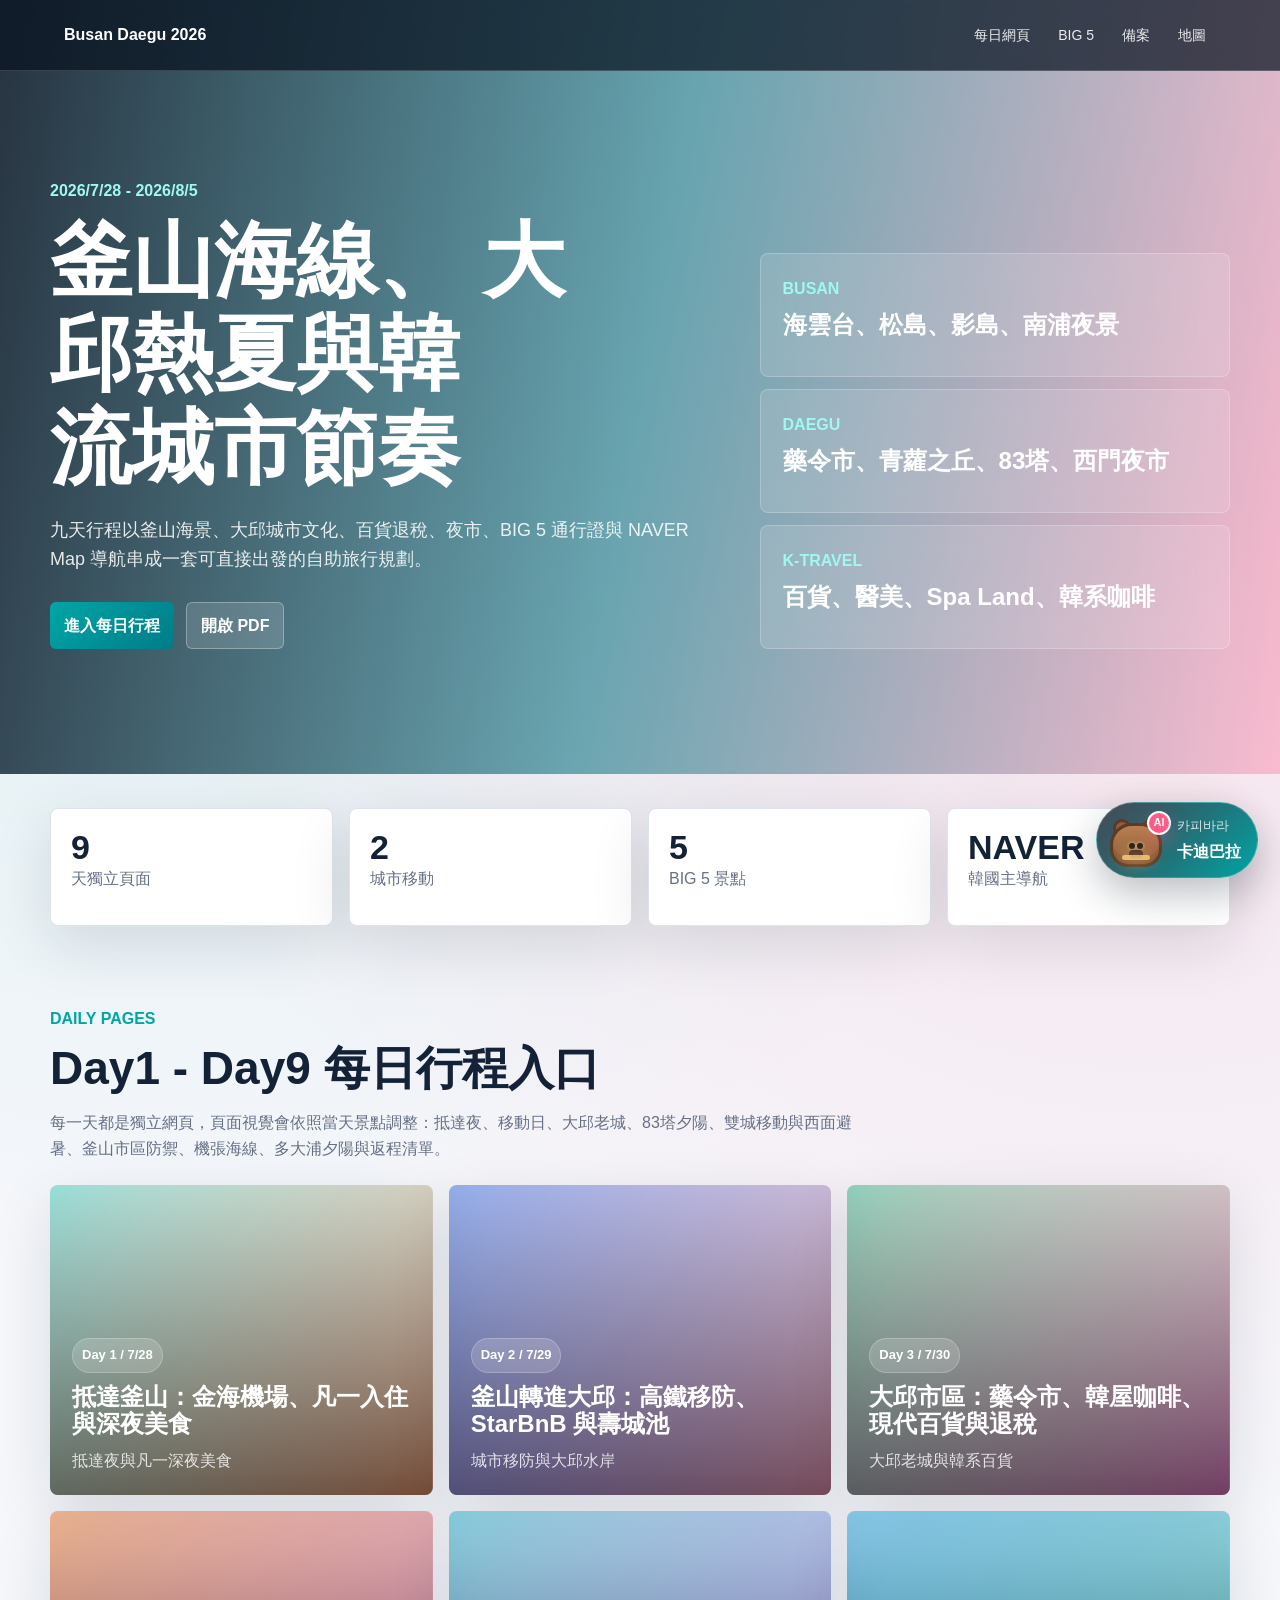
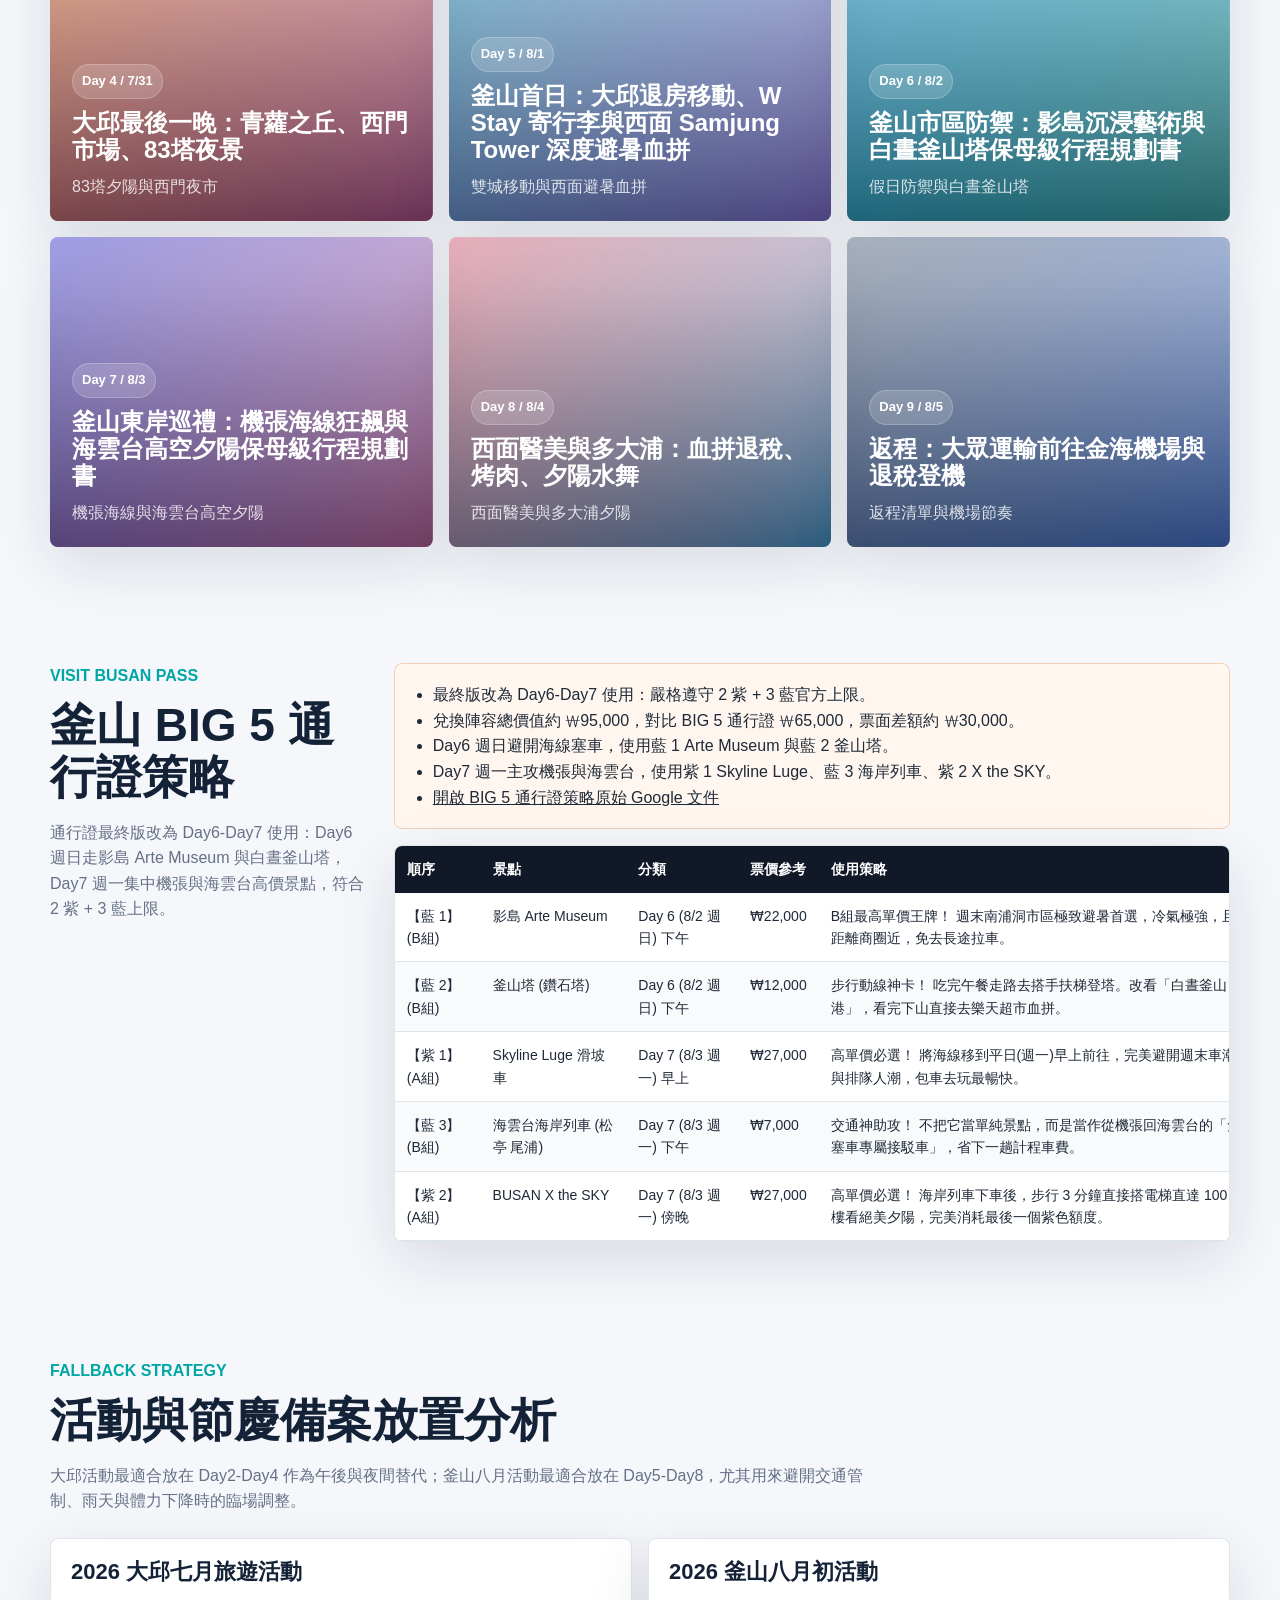
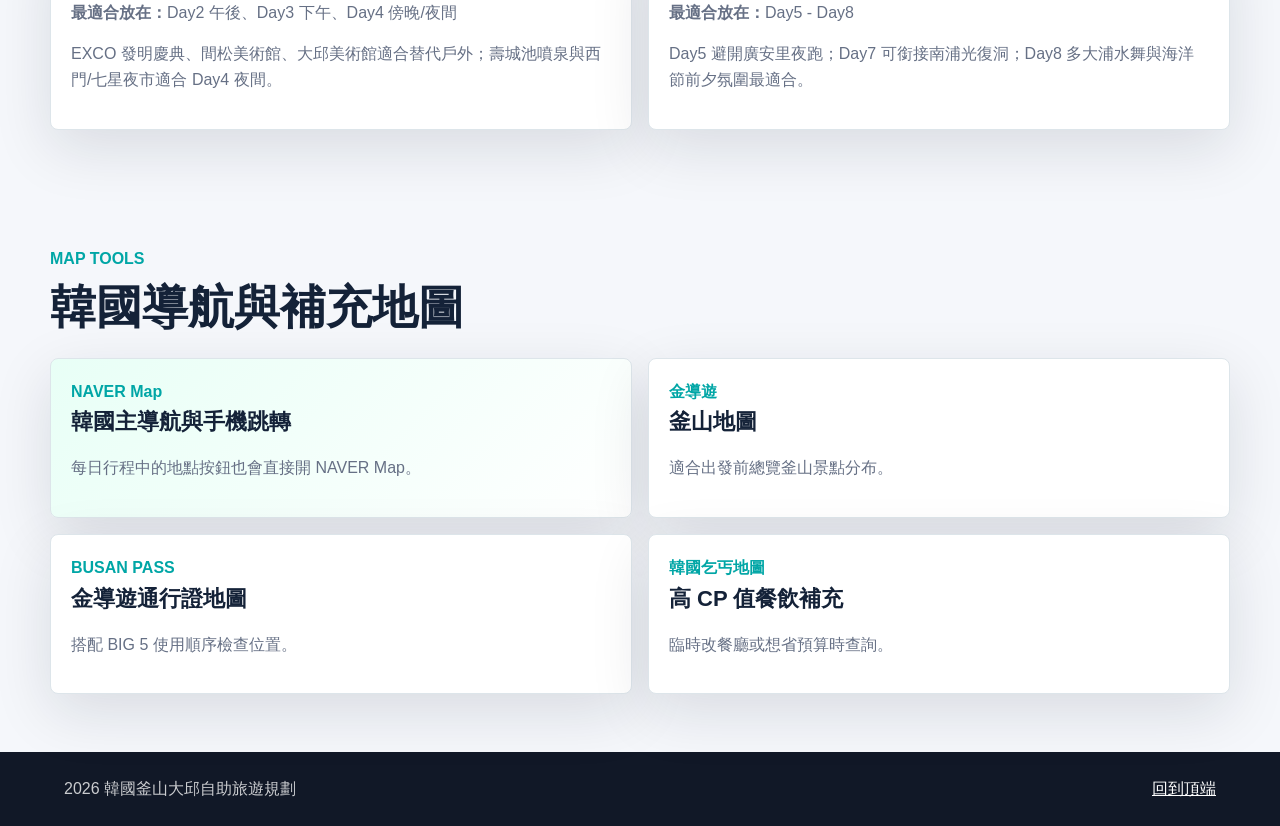
==== commit b2c1ef2f: "Update Day5-Day7 itinerary and BIG5 final strategy" ====
--- a/index.html
+++ b/index.html
@@ -76,7 +76,7 @@
         <div class="section-heading">
           <p class="eyebrow">Daily Pages</p>
           <h2>Day1 - Day9 每日行程入口</h2>
-          <p>每一天都是獨立網頁，頁面視覺會依照當天景點調整：抵達夜、移動日、大邱老城、83塔夕陽、釜山城市 spa、機張海線、南浦夜景、多大浦夕陽與返程清單。</p>
+          <p>每一天都是獨立網頁，頁面視覺會依照當天景點調整：抵達夜、移動日、大邱老城、83塔夕陽、雙城移動與西面避暑、釜山市區防禦、機張海線、多大浦夕陽與返程清單。</p>
         </div>
         <div class="home-day-grid" id="homeDayGrid"></div>
       </section>
@@ -85,7 +85,7 @@
         <div class="section-heading">
           <p class="eyebrow">Visit Busan Pass</p>
           <h2>釜山 BIG 5 通行證策略</h2>
-          <p>通行證重點放在 Day5 啟用與 Day6-Day7 高價景點集中使用，讓路線順、體力不爆掉、回本效率最高。</p>
+          <p>通行證最終版改為 Day6-Day7 使用：Day6 週日走影島 Arte Museum 與白晝釜山塔，Day7 週一集中機張與海雲台高價景點，符合 2 紫 + 3 藍上限。</p>
         </div>
         <div>
           <div class="note-box" id="big5Summary"></div>
